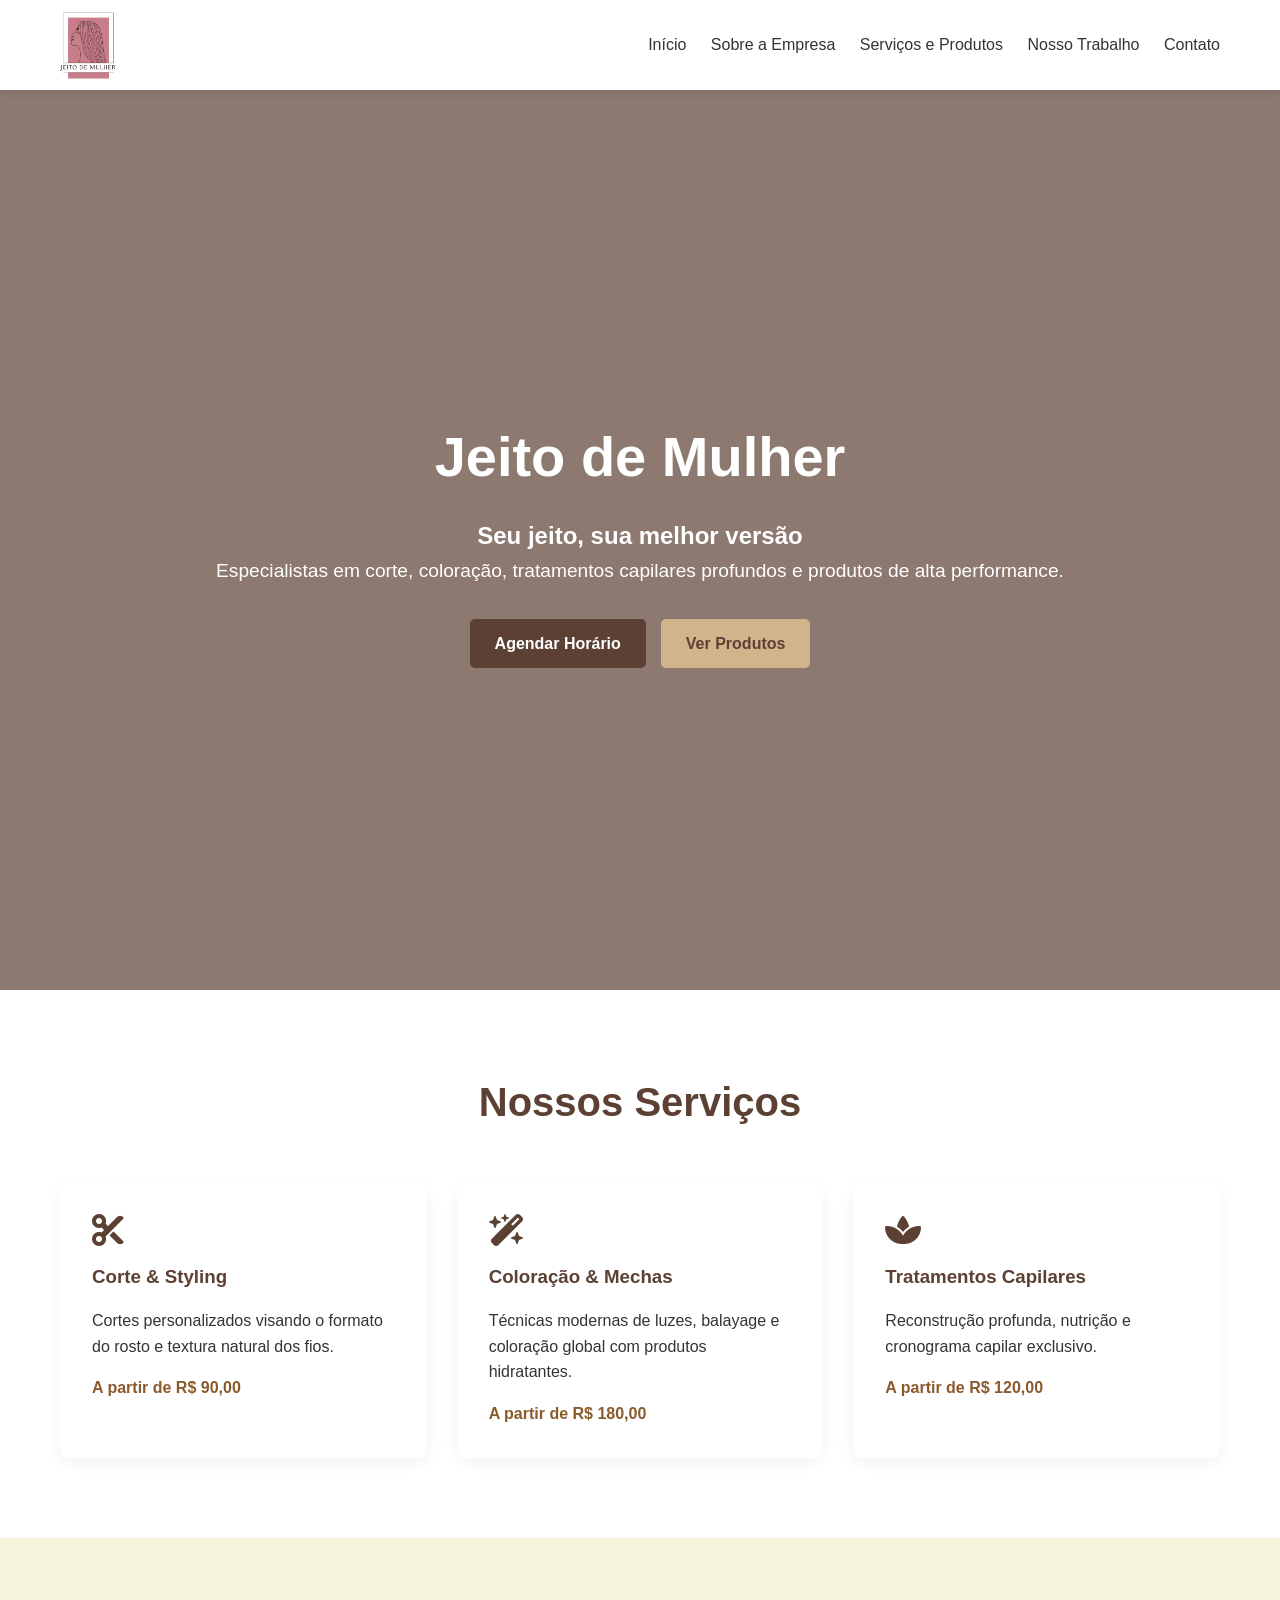
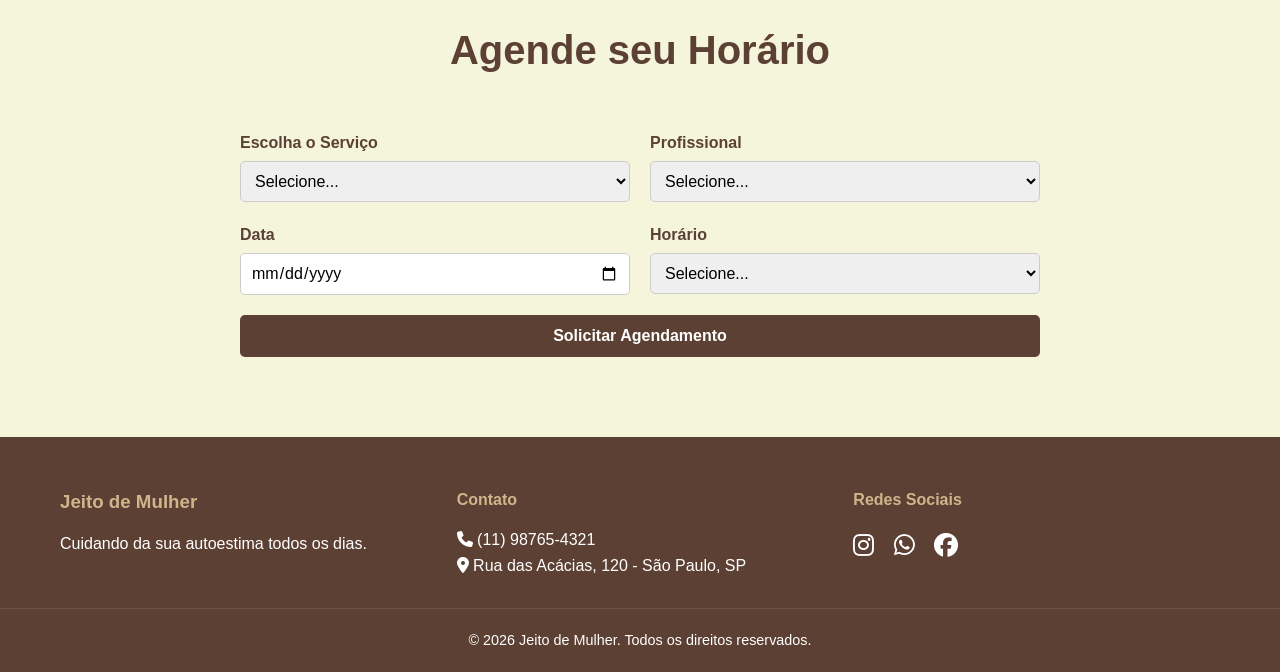
==== index.html @ a6c72023 "." ====
<!DOCTYPE html>
<html lang="pt-BR">
<head>
    <meta charset="UTF-8">
    <meta name="viewport" content="width=device-width, initial-scale=1.0">
    <title>Início - Jeito de Mulher</title>
        <link rel="icon" href="icon.png" type="image/png">

    <link rel="stylesheet" href="style.css">
    <link rel="stylesheet" href="https://cdnjs.cloudflare.com/ajax/libs/font-awesome/6.4.0/css/all.min.css">
</head>
<body>
    <!-- Cabeçalho -->
    <header class="header">
        <div class="container nav-container">
            <a href="index.html" class="logo">
                <img src="logo.png" alt="Logo Jeito de Mulher" class="logo-img">
                
            </a>
            <nav class="nav-menu">
                <a href="index.html">Início</a>
                <a href="sobre.html">Sobre a Empresa</a>
                <a href="produtos.html">Serviços e Produtos</a>
                <a href="portfolio.html">Nosso Trabalho</a>
                <a href="contato.html">Contato</a>
            </nav>
        </div>
    </header>

    <!-- Seção Hero -->
    <section id="home" class="hero">
        <div class="container hero-content">
            <h1>Jeito de Mulher</h1>
            <h2>Seu jeito, sua melhor versão</h2>

            <p>Especialistas em corte, coloração, tratamentos capilares profundos e produtos de alta performance.</p>
            <div class="hero-buttons">
                <a href="#booking" class="btn-primary">Agendar Horário</a>
                <a href="produtos.html" class="btn-secondary">Ver Produtos</a>
            </div>
        </div>
    </section>

    <!-- Serviços -->
    <section id="services" class="section">
        <div class="container">
            <h2 class="section-title">Nossos Serviços</h2>
            <div class="services-grid">
                <div class="service-card">
                    <i class="fa-solid fa-scissors fa-2x" style="color: var(--marrom); margin-bottom: 1rem;"></i>
                    <h3>Corte & Styling</h3>
                    <p>Cortes personalizados visando o formato do rosto e textura natural dos fios.</p>
                    <span class="price">A partir de R$ 90,00</span>
                </div>
                <div class="service-card">
                    <i class="fa-solid fa-wand-magic-sparkles fa-2x" style="color: var(--marrom); margin-bottom: 1rem;"></i>
                    <h3>Coloração & Mechas</h3>
                    <p>Técnicas modernas de luzes, balayage e coloração global com produtos hidratantes.</p>
                    <span class="price">A partir de R$ 180,00</span>
                </div>
                <div class="service-card">
                    <i class="fa-solid fa-spa fa-2x" style="color: var(--marrom); margin-bottom: 1rem;"></i>
                    <h3>Tratamentos Capilares</h3>
                    <p>Reconstrução profunda, nutrição e cronograma capilar exclusivo.</p>
                    <span class="price">A partir de R$ 120,00</span>
                </div>
            </div>
        </div>
    </section>

    <!-- Agendamento -->
    <section id="booking" class="section bg-light">
        <div class="container">
            <h2 class="section-title">Agende seu Horário</h2>
            <form action="contato.html" class="form-grid">
                <div class="form-group">
                    <label for="service-select">Escolha o Serviço</label>
                    <select id="service-select" required>
                        <option value="">Selecione...</option>
                        <option value="Corte">Corte & Styling - R$ 90,00</option>
                        <option value="Coloracao">Coloração & Mechas - R$ 180,00</option>
                        <option value="Tratamento">Tratamento Capilar - R$ 120,00</option>
                    </select>
                </div>
                <div class="form-group">
                    <label for="professional-select">Profissional</label>
                    <select id="professional-select" required>
                        <option value="">Selecione...</option>
                        <option value="Juliana">Juliana Lopes (Master Stylist)</option>
                        <option value="Marcos">Marcos Vinicius (Colorista)</option>
                    </select>
                </div>
                <div class="form-group">
                    <label for="booking-date">Data</label>
                    <input type="date" id="booking-date" required>
                </div>
                <div class="form-group">
                    <label for="booking-time">Horário</label>
                    <select id="booking-time" required>
                        <option value="">Selecione...</option>
                        <option value="09:00">09:00</option>
                        <option value="11:30">11:30</option>
                        <option value="14:30">14:30</option>
                        <option value="16:30">16:30</option>
                    </select>
                </div>
                <div class="form-full">
                    <button type="submit" class="btn-primary full-width">Solicitar Agendamento</button>
                </div>
            </form>
        </div>
    </section>

    <!-- Rodapé -->
    <footer class="footer">
        <div class="container footer-content">
            <div>
                <h3>Jeito de Mulher</h3>
                <p>Cuidando da sua autoestima todos os dias.</p>
            </div>
            <div>
                <h4>Contato</h4>
                <p><i class="fa-solid fa-phone"></i> (11) 98765-4321</p>
                <p><i class="fa-solid fa-location-dot"></i> Rua das Acácias, 120 - São Paulo, SP</p>
            </div>
            <div>
                <h4>Redes Sociais</h4>
                <div class="social-icons">
                    <a href="#"><i class="fa-brands fa-instagram"></i></a>
                    <a href="#"><i class="fa-brands fa-whatsapp"></i></a>
                    <a href="#"><i class="fa-brands fa-facebook"></i></a>
                </div>
            </div>
        </div>
        <div class="footer-bottom">
            <p>&copy; 2026 Jeito de Mulher. Todos os direitos reservados.</p>
        </div>
    </footer>
</body>
</html>
---- style.css ----
/* Variáveis de Cores */
:root {
    --marrom: #5c4033;
    --marrom-claro: #8b5a2b;
    --nude: #d2b48c;
    --nude-claro: #f5f5dc;
    --texto: #333333;
    --branco: #ffffff;
}

/* Reset Básico */
* {
    margin: 0;
    padding: 0;
    box-sizing: border-box;
    font-family: 'belleza', Tahoma, Geneva, Verdana, sans-serif;
}

body {
    color: var(--texto);
    background-color: var(--branco);
    line-height: 1.6;
}

.container {
    max-width: 1200px;
    margin: 0 auto;
    padding: 0 20px;
}

.header {
    background-color: var(--branco);
    box-shadow: 0 2px 10px rgba(0,0,0,0.1);
    position: fixed;
    top: 0;
    width: 100%;
    z-index: 1000;
    height: 90px; /* Aumentado de 70px para 90px */
    display: flex;
    align-items: center;
}
.nav-container {
    display: flex;
    justify-content: space-between;
    align-items: center;
    width: 100%;
}

.logo {
    display: flex;
    align-items: center;
    gap: 20px;
    font-size: 1.5rem;
    font-weight: bold;
    color: var(--marrom);
    text-decoration: none;
}

.logo-img {
    height: 75px; /* Aumentado de 50px para 75px */
    width: auto;
    object-fit: contain;
}

.nav-menu a {
    text-decoration: none;
    color: var(--texto);
    margin-left: 20px;
    font-weight: 500;
    transition: color 0.3s;
}

.nav-menu a:hover {
    color: var(--marrom-claro);
}

.hero {
    background: linear-gradient(rgba(92, 64, 51, 0.7), rgba(92, 64, 51, 0.7)), url('https://images.unsplash.com/photo-1560066984-138dadb4c035?w=1200') center/cover;
    height: 100vh;
    display: flex;
    align-items: center;
    text-align: center;
    color: var(--branco);
    margin-top: 90px; /* Aumentado de 70px para 90px para acompanhar o novo tamanho do cabeçalho */
}

.hero h1 {
    font-size: 3.5rem;
    margin-bottom: 1rem;
}

.hero p {
    font-size: 1.2rem;
    margin-bottom: 2rem;
}

.hero-buttons {
    display: flex;
    gap: 15px;
    justify-content: center;
}

/* Botões */
.btn-primary, .btn-secondary {
    padding: 12px 25px;
    border: none;
    border-radius: 5px;
    cursor: pointer;
    font-size: 1rem;
    font-weight: bold;
    text-decoration: none;
    transition: background 0.3s;
    display: inline-block;
    text-align: center;
}

.btn-primary {
    background-color: var(--marrom);
    color: var(--branco);
}

.btn-primary:hover {
    background-color: var(--marrom-claro);
}

.btn-secondary {
    background-color: var(--nude);
    color: var(--marrom);
}

.btn-secondary:hover {
    background-color: #c1a37a;
}

.full-width {
    width: 100%;
}

/* Seções Gerais */
.section {
    padding: 80px 0;
}

.bg-light {
    background-color: var(--nude-claro);
}

.section-title {
    text-align: center;
    font-size: 2.5rem;
    color: var(--marrom);
    margin-bottom: 3rem;
}

/* Grid de Cards (Serviços e Produtos) */
.services-grid {
    display: grid;
    grid-template-columns: repeat(auto-fit, minmax(300px, 1fr));
    gap: 30px;
}

.service-card {
    background: var(--branco);
    padding: 2rem;
    border-radius: 10px;
    box-shadow: 0 5px 15px rgba(0,0,0,0.05);
    transition: transform 0.3s;
}

.service-card:hover {
    transform: translateY(-5px);
}

.service-card h3 {
    color: var(--marrom);
    margin-bottom: 1rem;
}

.price {
    display: block;
    font-weight: bold;
    color: var(--marrom-claro);
    margin-top: 1rem;
}

/* Formulários */
.form-grid {
    display: grid;
    grid-template-columns: 1fr 1fr;
    gap: 20px;
    max-width: 800px;
    margin: 0 auto;
}

.form-group {
    display: flex;
    flex-direction: column;
}

.form-full {
    grid-column: 1 / -1;
}

.form-group label {
    margin-bottom: 5px;
    font-weight: bold;
    color: var(--marrom);
}

.form-group input, .form-group select {
    padding: 10px;
    border: 1px solid #ccc;
    border-radius: 5px;
    font-size: 1rem;
}

/* Rodapé */
.footer {
    background-color: var(--marrom);
    color: var(--branco);
    padding: 50px 0 20px;
}

.footer-content {
    display: grid;
    grid-template-columns: repeat(auto-fit, minmax(250px, 1fr));
    gap: 30px;
    margin-bottom: 30px;
}

.footer h3, .footer h4 {
    margin-bottom: 15px;
    color: var(--nude);
}

.social-icons a {
    color: var(--branco);
    font-size: 1.5rem;
    margin-right: 15px;
    transition: color 0.3s;
}

.social-icons a:hover {
    color: var(--nude);
}

.footer-bottom {
    text-align: center;
    padding-top: 20px;
    border-top: 1px solid rgba(255,255,255,0.1);
    font-size: 0.9rem;
}
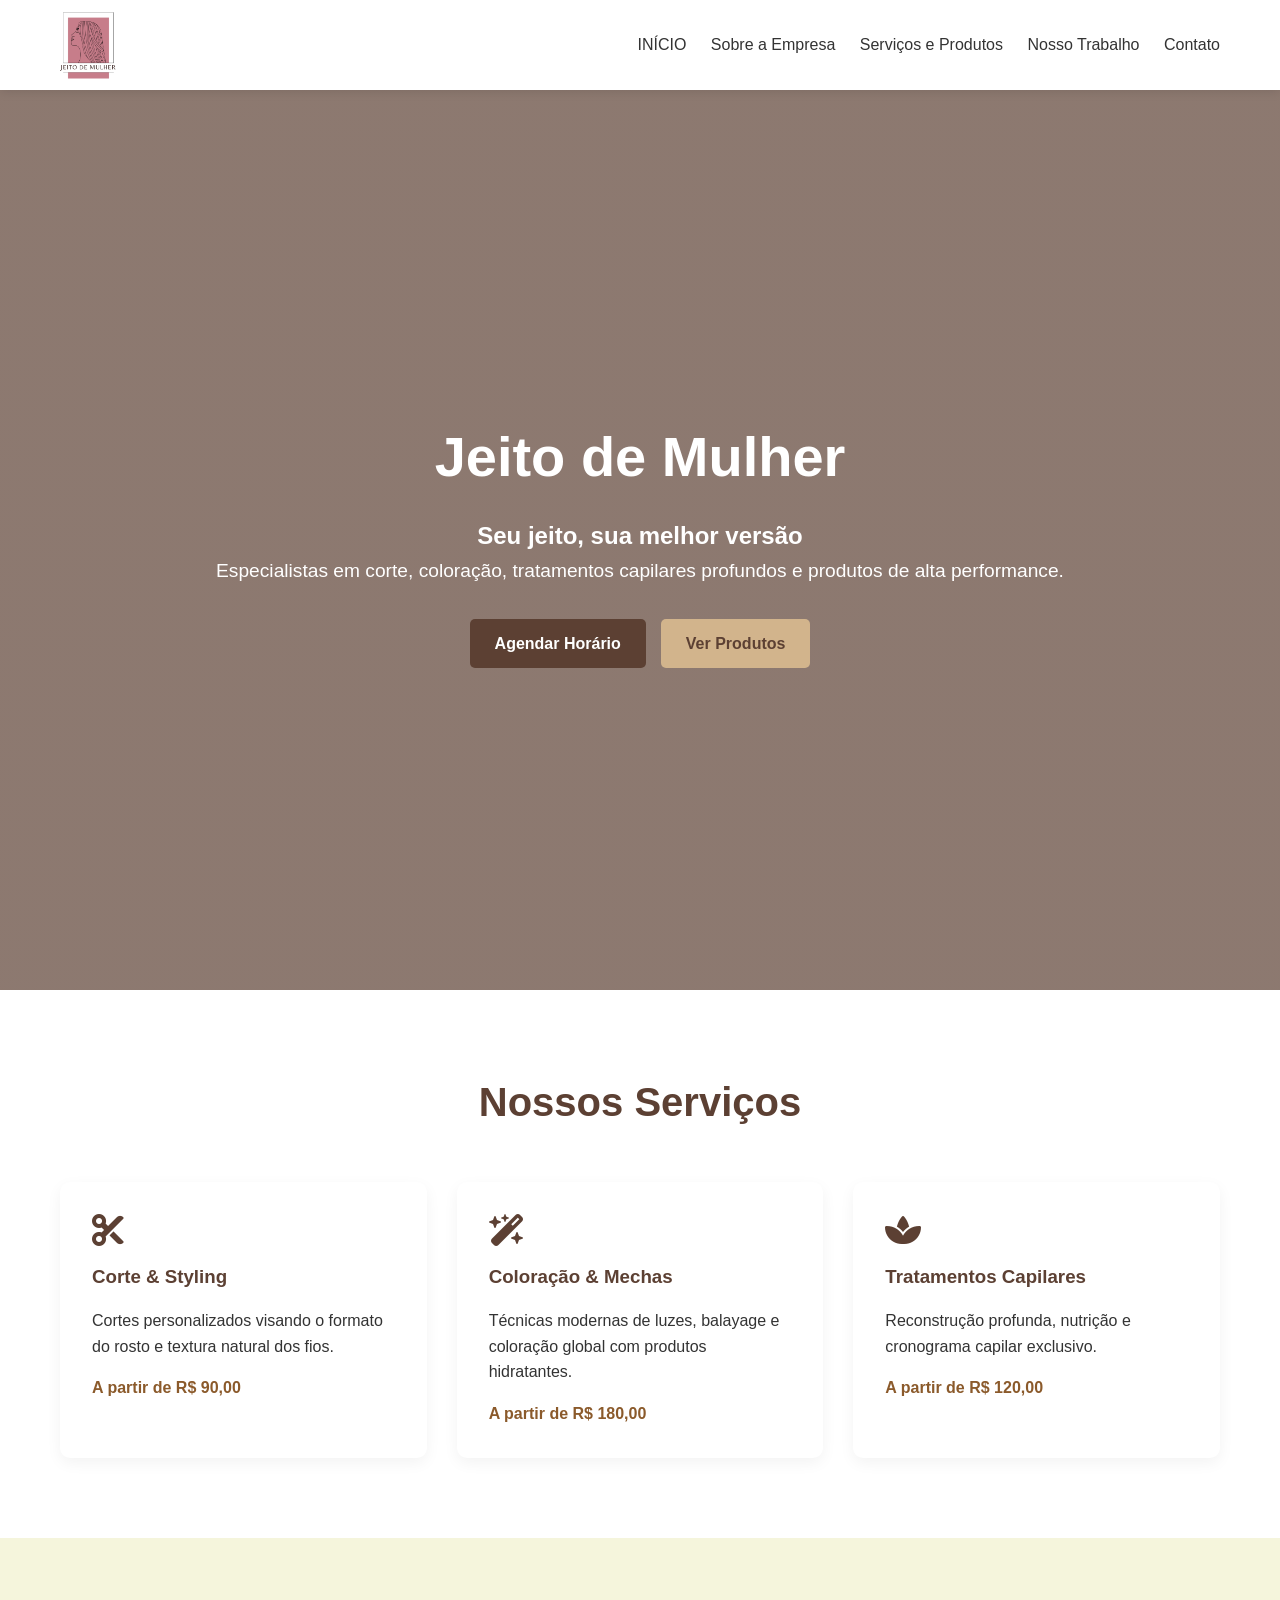
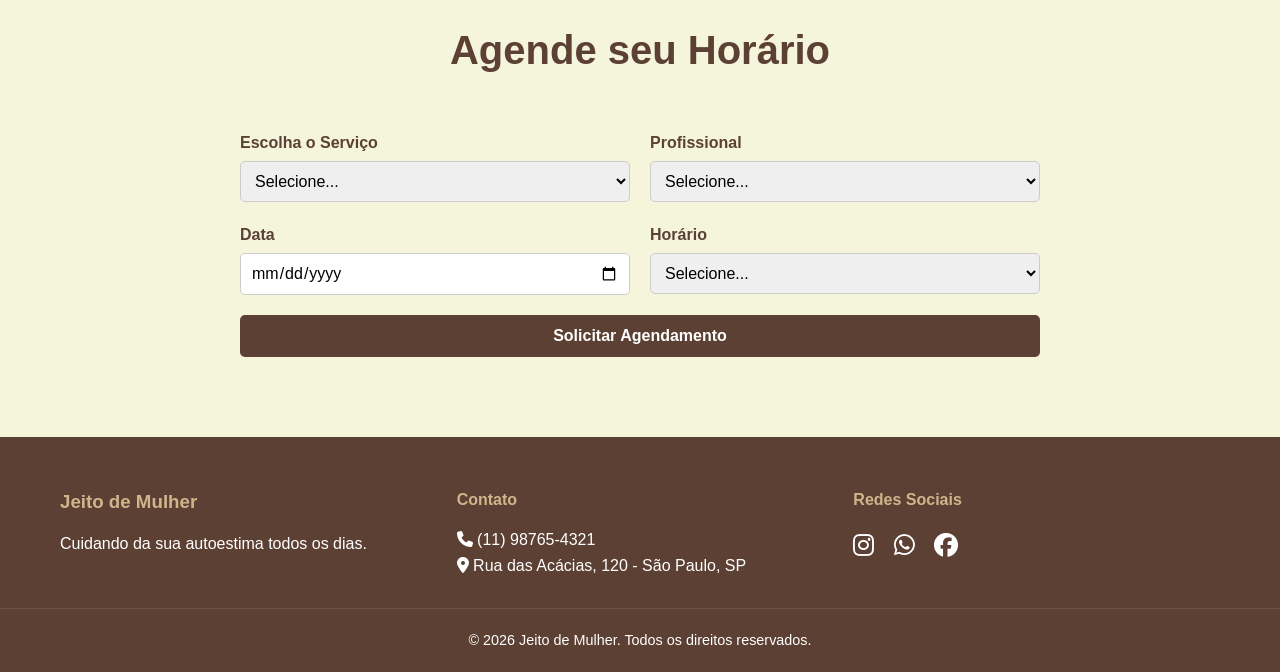
==== commit c901150e: "caps lock inicio" ====
--- a/index.html
+++ b/index.html
@@ -18,7 +18,7 @@
                 
             </a>
             <nav class="nav-menu">
-                <a href="index.html">Início</a>
+                <a href="index.html">INÍCIO</a>
                 <a href="sobre.html">Sobre a Empresa</a>
                 <a href="produtos.html">Serviços e Produtos</a>
                 <a href="portfolio.html">Nosso Trabalho</a>
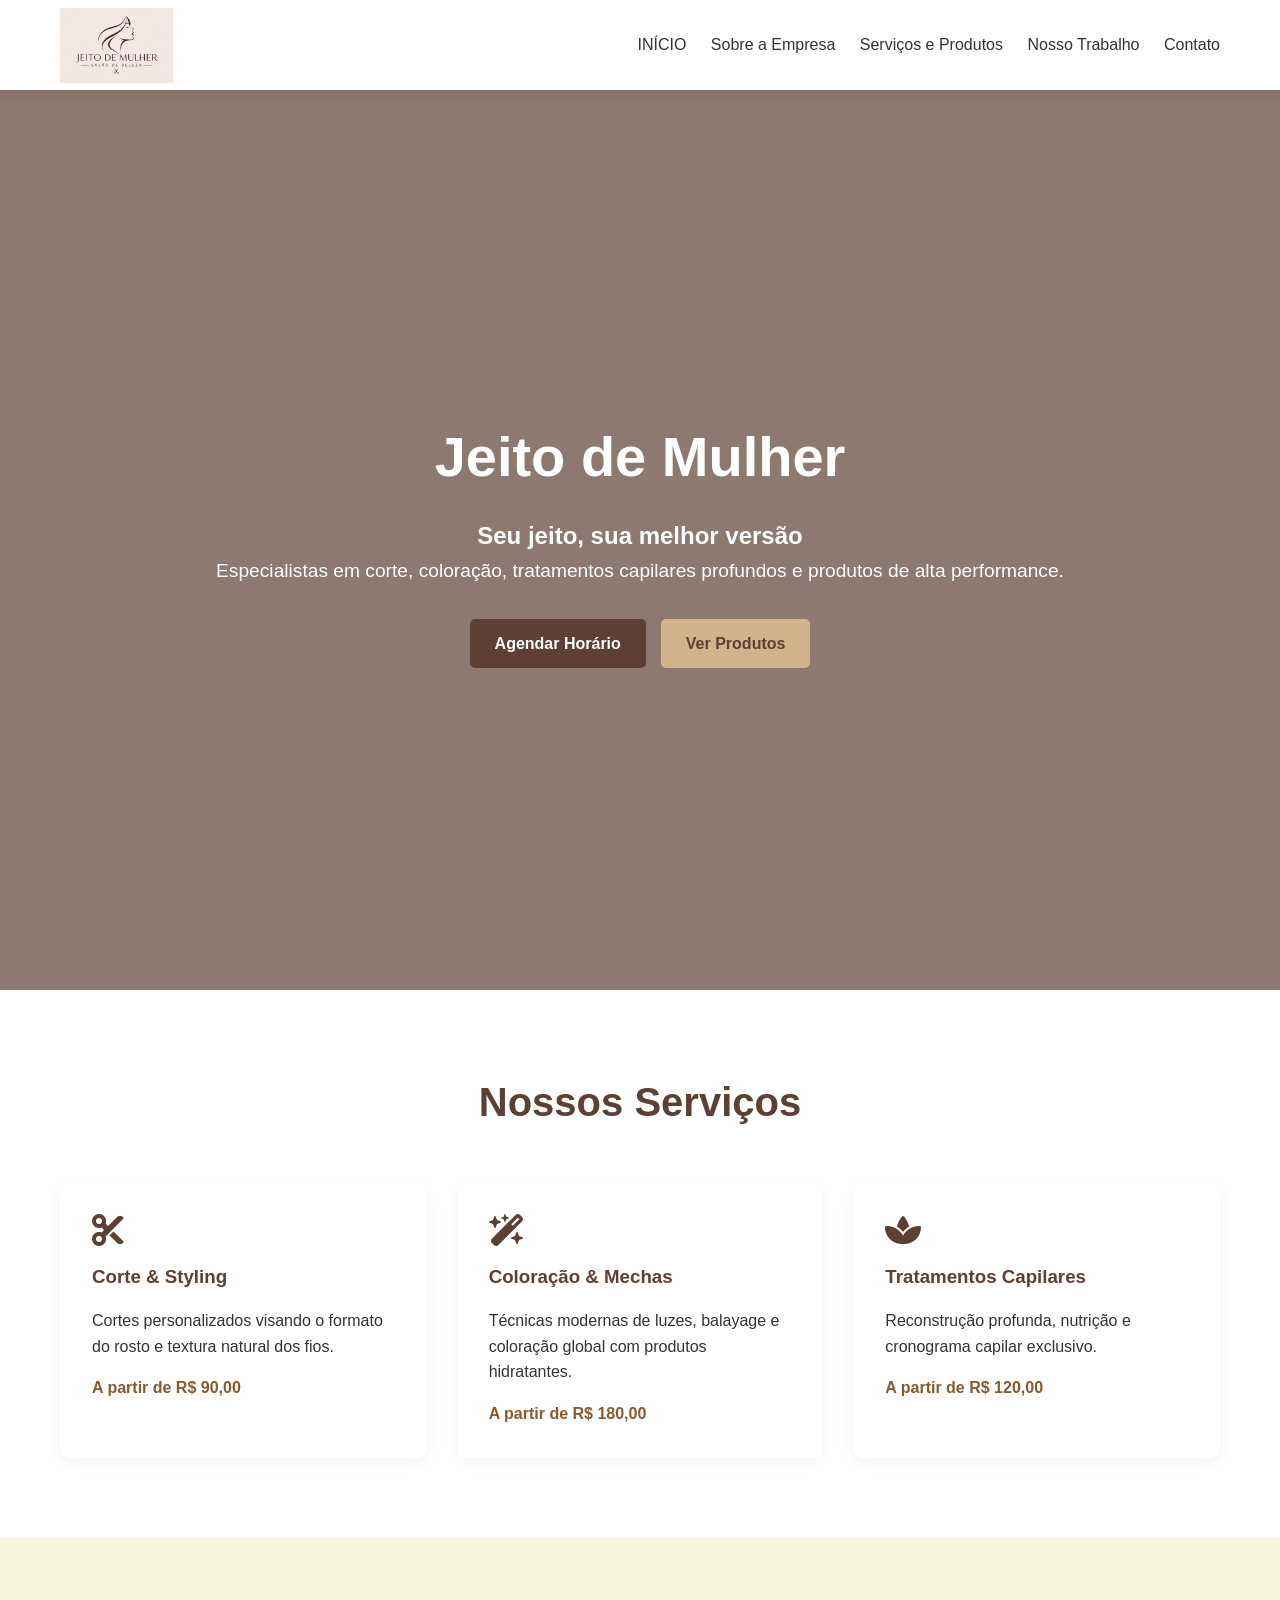
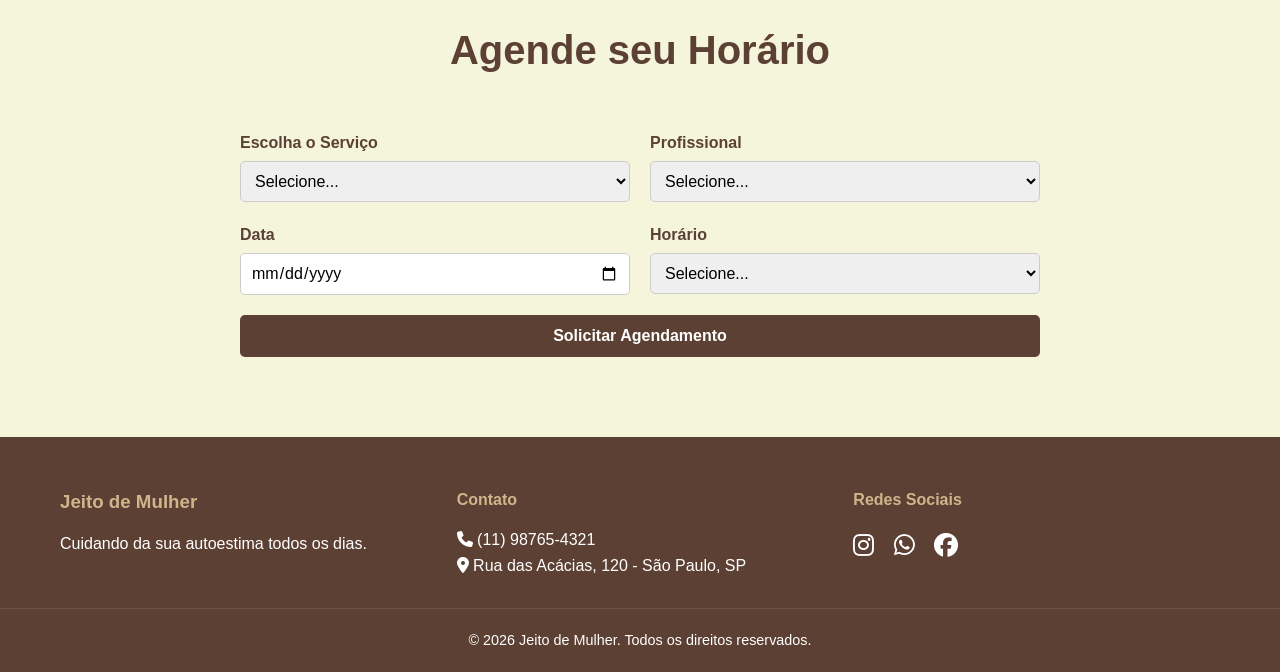
==== commit fe66be93: "inserindo nova logo" ====
--- a/index.html
+++ b/index.html
@@ -14,7 +14,7 @@
     <header class="header">
         <div class="container nav-container">
             <a href="index.html" class="logo">
-                <img src="logo.png" alt="Logo Jeito de Mulher" class="logo-img">
+                <img src="logo.jpg" alt="Logo Jeito de Mulher" class="logo-img">
                 
             </a>
             <nav class="nav-menu">
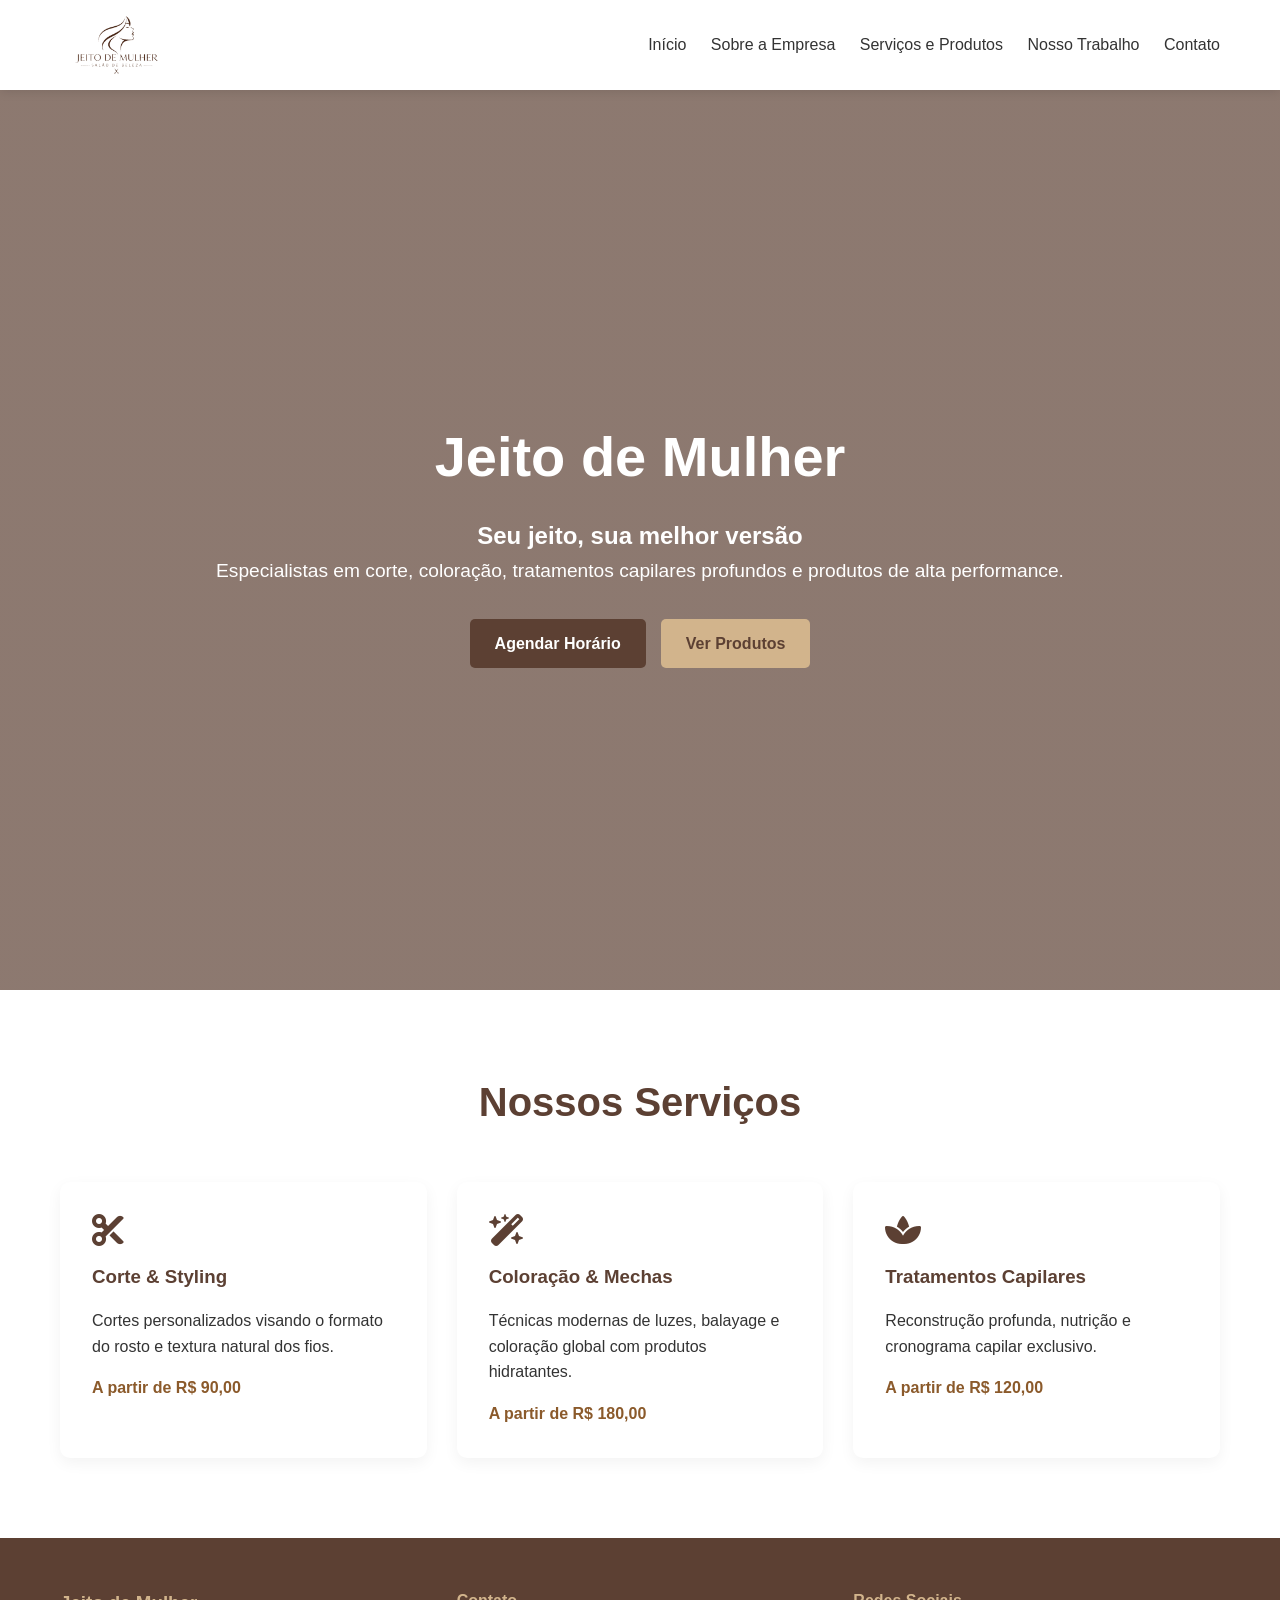
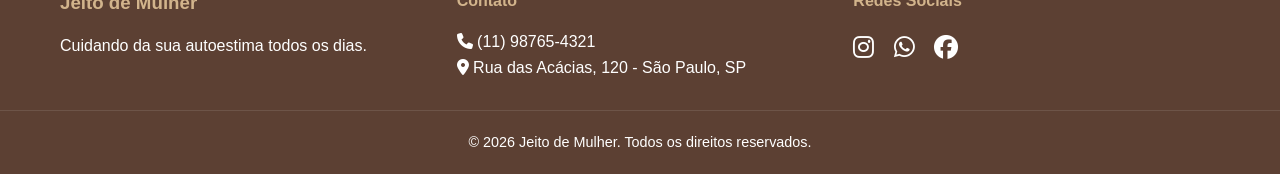
==== commit aa6f6d4a: "design 1" ====
--- a/index.html
+++ b/index.html
@@ -18,7 +18,7 @@
                 
             </a>
             <nav class="nav-menu">
-                <a href="index.html">INÍCIO</a>
+                <a href="index.html">Início</a>
                 <a href="sobre.html">Sobre a Empresa</a>
                 <a href="produtos.html">Serviços e Produtos</a>
                 <a href="portfolio.html">Nosso Trabalho</a>
@@ -68,48 +68,8 @@
         </div>
     </section>
 
-    <!-- Agendamento -->
-    <section id="booking" class="section bg-light">
-        <div class="container">
-            <h2 class="section-title">Agende seu Horário</h2>
-            <form action="contato.html" class="form-grid">
-                <div class="form-group">
-                    <label for="service-select">Escolha o Serviço</label>
-                    <select id="service-select" required>
-                        <option value="">Selecione...</option>
-                        <option value="Corte">Corte & Styling - R$ 90,00</option>
-                        <option value="Coloracao">Coloração & Mechas - R$ 180,00</option>
-                        <option value="Tratamento">Tratamento Capilar - R$ 120,00</option>
-                    </select>
-                </div>
-                <div class="form-group">
-                    <label for="professional-select">Profissional</label>
-                    <select id="professional-select" required>
-                        <option value="">Selecione...</option>
-                        <option value="Juliana">Juliana Lopes (Master Stylist)</option>
-                        <option value="Marcos">Marcos Vinicius (Colorista)</option>
-                    </select>
-                </div>
-                <div class="form-group">
-                    <label for="booking-date">Data</label>
-                    <input type="date" id="booking-date" required>
-                </div>
-                <div class="form-group">
-                    <label for="booking-time">Horário</label>
-                    <select id="booking-time" required>
-                        <option value="">Selecione...</option>
-                        <option value="09:00">09:00</option>
-                        <option value="11:30">11:30</option>
-                        <option value="14:30">14:30</option>
-                        <option value="16:30">16:30</option>
-                    </select>
-                </div>
-                <div class="form-full">
-                    <button type="submit" class="btn-primary full-width">Solicitar Agendamento</button>
-                </div>
-            </form>
-        </div>
-    </section>
+    <!-- Agendamento exclui -->
+    
 
     <!-- Rodapé -->
     <footer class="footer">
--- a/style.css
+++ b/style.css
@@ -13,8 +13,10 @@
     margin: 0;
     padding: 0;
     box-sizing: border-box;
-    font-family: 'belleza', Tahoma, Geneva, Verdana, sans-serif;
-}
+    font-family: 'Belleza', Tahoma, Geneva, Verdana, sans-serif;
+}
+
+html { scroll-behavior: smooth; }
 
 body {
     color: var(--texto);
@@ -35,7 +37,7 @@
     top: 0;
     width: 100%;
     z-index: 1000;
-    height: 90px; /* Aumentado de 70px para 90px */
+    height: 90px;
     display: flex;
     align-items: center;
 }
@@ -57,7 +59,7 @@
 }
 
 .logo-img {
-    height: 75px; /* Aumentado de 50px para 75px */
+    height: 75px;
     width: auto;
     object-fit: contain;
 }
@@ -81,7 +83,7 @@
     align-items: center;
     text-align: center;
     color: var(--branco);
-    margin-top: 90px; /* Aumentado de 70px para 90px para acompanhar o novo tamanho do cabeçalho */
+    margin-top: 90px;
 }
 
 .hero h1 {
@@ -249,4 +251,361 @@
     padding-top: 20px;
     border-top: 1px solid rgba(255,255,255,0.1);
     font-size: 0.9rem;
+}
+
+/* =========================================================
+   NOVO — Banner de página (Sobre / Produtos)
+   ========================================================= */
+.page-banner {
+    margin-top: 90px;
+    padding: 70px 0 60px;
+    text-align: center;
+    color: var(--branco);
+    background: linear-gradient(135deg, var(--marrom) 0%, var(--marrom-claro) 100%);
+}
+.page-banner h1 { font-size: 2.8rem; margin-bottom: .5rem; }
+.page-banner p  { max-width: 620px; margin: 0 auto; opacity: .9; }
+
+.anchor-links {
+    display: flex;
+    justify-content: center;
+    gap: 12px;
+    margin-top: 28px;
+    flex-wrap: wrap;
+}
+.anchor-links a {
+    color: var(--branco);
+    text-decoration: none;
+    padding: 8px 20px;
+    border: 1px solid rgba(255,255,255,.55);
+    border-radius: 50px;
+    transition: background .3s, color .3s;
+}
+.anchor-links a:hover { background: var(--branco); color: var(--marrom); }
+
+/* =========================================================
+   NOVO — Sobre: animação dos tópicos (Missão, Visão, Valores)
+   ========================================================= */
+.about-intro {
+    text-align: center;
+    max-width: 800px;
+    margin: 0 auto 3.5rem;
+}
+
+.topic-card {
+    position: relative;
+    text-align: center;
+    background: var(--branco);
+    padding: 2.5rem 2rem;
+    border-radius: 14px;
+    box-shadow: 0 5px 20px rgba(92,64,51,.08);
+    overflow: hidden;
+    transition: transform .4s ease, box-shadow .4s ease;
+}
+.topic-card::after {            /* linha que cresce no hover */
+    content: "";
+    position: absolute;
+    left: 0; bottom: 0;
+    height: 4px; width: 0;
+    background: linear-gradient(90deg, var(--nude), var(--marrom-claro));
+    transition: width .5s ease;
+}
+.topic-card:hover { transform: translateY(-10px); box-shadow: 0 18px 35px rgba(92,64,51,.18); }
+.topic-card:hover::after { width: 100%; }
+
+.topic-icon {
+    width: 84px; height: 84px;
+    margin: 0 auto 1.4rem;
+    display: grid; place-items: center;
+    border-radius: 50%;
+    background: var(--nude-claro);
+    color: var(--marrom);
+    font-size: 2rem;
+    transition: background .4s, color .4s, transform .6s;
+}
+.topic-card:hover .topic-icon {
+    background: var(--marrom);
+    color: var(--branco);
+    transform: rotate(360deg) scale(1.08);
+}
+.topic-card h3 { color: var(--marrom); margin-bottom: .8rem; font-size: 1.5rem; }
+
+/* Entrada ao rolar a página (com atraso escalonado) */
+.reveal {
+    opacity: 0;
+    transform: translateY(40px);
+    transition: opacity .8s ease, transform .8s ease;
+    transition-delay: var(--delay, 0s);
+}
+.reveal.visible { opacity: 1; transform: none; }
+/* o hover precisa vencer a transição de entrada depois que o card aparece */
+.topic-card.reveal.visible { transition: transform .4s ease, box-shadow .4s ease, opacity .8s ease; transition-delay: 0s; }
+
+/* =========================================================
+   NOVO — Produtos: filtros e cards de serviço
+   ========================================================= */
+.filter-bar {
+    display: flex;
+    justify-content: center;
+    flex-wrap: wrap;
+    gap: 10px;
+    margin-bottom: 2.5rem;
+}
+.filter-btn {
+    padding: 10px 24px;
+    border: 1px solid var(--nude);
+    border-radius: 50px;
+    background: var(--branco);
+    color: var(--marrom);
+    font-size: 1rem;
+    cursor: pointer;
+    transition: all .3s;
+}
+.filter-btn:hover { background: var(--nude-claro); }
+.filter-btn.active { background: var(--marrom); border-color: var(--marrom); color: var(--branco); }
+.filter-btn:focus-visible, .btn-primary:focus-visible, .btn-secondary:focus-visible {
+    outline: 3px solid var(--nude);
+    outline-offset: 2px;
+}
+
+.treat-grid {
+    display: grid;
+    grid-template-columns: repeat(auto-fill, minmax(260px, 1fr));
+    gap: 24px;
+}
+.treat-card {
+    display: flex;
+    flex-direction: column;
+    background: var(--branco);
+    border-radius: 14px;
+    padding: 1.6rem;
+    border-top: 4px solid var(--nude);
+    box-shadow: 0 4px 16px rgba(0,0,0,.06);
+    transition: transform .3s, box-shadow .3s;
+    animation: cardIn .45s ease both;
+}
+.treat-card:hover { transform: translateY(-6px); box-shadow: 0 14px 28px rgba(92,64,51,.15); }
+.treat-card[data-cat="cortes"]   { border-top-color: var(--nude); }
+.treat-card[data-cat="luzes"]    { border-top-color: #e0c27a; }
+.treat-card[data-cat="coloracao"]{ border-top-color: var(--marrom-claro); }
+.treat-card.is-hidden { display: none; }
+
+@keyframes cardIn { from { opacity: 0; transform: translateY(16px); } to { opacity: 1; transform: none; } }
+
+.treat-top { display: flex; align-items: center; justify-content: space-between; margin-bottom: 1rem; }
+.treat-icon {
+    width: 48px; height: 48px;
+    display: grid; place-items: center;
+    border-radius: 12px;
+    background: var(--nude-claro);
+    color: var(--marrom);
+    font-size: 1.25rem;
+}
+.treat-tag {
+    font-size: .8rem;
+    padding: 3px 12px;
+    border-radius: 50px;
+    background: var(--nude-claro);
+    color: var(--marrom-claro);
+}
+.treat-card h3 { color: var(--marrom); margin-bottom: .5rem; font-size: 1.25rem; }
+.treat-card p  { font-size: .95rem; color: #666; flex-grow: 1; }
+.treat-meta {
+    display: flex; justify-content: space-between; align-items: center;
+    margin: 1.2rem 0 1rem; padding-top: 1rem;
+    border-top: 1px dashed var(--nude);
+    color: #777; font-size: .9rem;
+}
+.treat-meta .price { margin: 0; font-size: 1.15rem; }
+
+/* Subtítulo de seção */
+.section-sub { text-align: center; color: #666; margin: -2rem auto 2.5rem; max-width: 600px; }
+
+/* Cards de produtos */
+.product-card {
+    background: var(--branco);
+    border-radius: 14px;
+    overflow: hidden;
+    box-shadow: 0 4px 16px rgba(0,0,0,.06);
+    display: flex; flex-direction: column;
+    transition: transform .3s, box-shadow .3s;
+}
+.product-card:hover { transform: translateY(-6px); box-shadow: 0 14px 28px rgba(92,64,51,.15); }
+.product-img { height: 210px; overflow: hidden; }
+.product-img img { width: 100%; height: 100%; object-fit: cover; transition: transform .5s; }
+.product-card:hover .product-img img { transform: scale(1.07); }
+.product-body { padding: 1.4rem; display: flex; flex-direction: column; flex-grow: 1; text-align: center; }
+.product-body h3 { color: var(--marrom); font-size: 1.1rem; margin-bottom: .5rem; }
+.product-body p  { font-size: .9rem; color: #666; flex-grow: 1; }
+.product-body .price { font-size: 1.2rem; margin: 1rem 0; }
+
+/* Acessibilidade: respeita quem prefere menos movimento */
+@media (prefers-reduced-motion: reduce) {
+    .reveal { opacity: 1; transform: none; transition: none; }
+    .treat-card { animation: none; }
+    .topic-card:hover .topic-icon { transform: none; }
+    html { scroll-behavior: auto; }
+}
+
+/* Responsivo */
+@media (max-width: 768px) {
+    .header { height: auto; padding: 8px 0; }
+    .nav-container { flex-direction: column; gap: 6px; }
+    .nav-menu { display: flex; flex-wrap: wrap; justify-content: center; }
+    .nav-menu a { margin: 0 8px; font-size: .9rem; }
+    .page-banner { margin-top: 140px; }
+    .form-grid { grid-template-columns: 1fr; }
+}
+
+/* =========================================================
+   NOVO — Contato
+   ========================================================= */
+.contact-banner { overflow: hidden; position: relative; }
+.contact-banner::before, .contact-banner::after {
+    content: ""; position: absolute; border-radius: 50%;
+    background: rgba(255,255,255,.08);
+    animation: floaty 9s ease-in-out infinite;
+}
+.contact-banner::before { width: 260px; height: 260px; left: -60px; top: -80px; }
+.contact-banner::after  { width: 180px; height: 180px; right: 8%; bottom: -70px; animation-delay: -4s; }
+.contact-banner .container { position: relative; z-index: 1; }
+@keyframes floaty { 0%,100% { transform: translateY(0); } 50% { transform: translateY(22px); } }
+
+/* Galeria de serviços */
+.service-tiles {
+    display: grid;
+    grid-template-columns: repeat(auto-fit, minmax(240px, 1fr));
+    gap: 22px;
+}
+.tile {
+    position: relative;
+    height: 320px;
+    border-radius: 16px;
+    overflow: hidden;
+    cursor: pointer;
+    background: linear-gradient(135deg, var(--marrom), var(--marrom-claro));
+    border: none; padding: 0; text-align: left; color: var(--branco);
+}
+.tile img {
+    position: absolute; inset: 0;
+    width: 100%; height: 100%; object-fit: cover;
+    transition: transform .7s ease;
+}
+.tile::after {
+    content: ""; position: absolute; inset: 0;
+    background: linear-gradient(to top, rgba(60,40,30,.9) 0%, rgba(60,40,30,.15) 60%);
+    transition: background .4s;
+}
+.tile:hover img { transform: scale(1.12); }
+.tile-info {
+    position: absolute; left: 0; right: 0; bottom: 0; z-index: 1;
+    padding: 1.4rem;
+    transform: translateY(34px);
+    transition: transform .4s ease;
+}
+.tile:hover .tile-info, .tile:focus-visible .tile-info { transform: none; }
+.tile-info i { font-size: 1.4rem; color: var(--nude); margin-bottom: .4rem; display: block; }
+.tile-info h3 { font-size: 1.3rem; margin-bottom: .2rem; }
+.tile-info p  { font-size: .9rem; opacity: 0; transition: opacity .4s .1s; }
+.tile:hover .tile-info p, .tile:focus-visible .tile-info p { opacity: .95; }
+.tile:focus-visible { outline: 3px solid var(--nude); outline-offset: 3px; }
+
+/* Contato: info + formulário */
+.contact-layout {
+    display: grid;
+    grid-template-columns: 1fr 1.3fr;
+    gap: 40px;
+    align-items: start;
+}
+.info-list { display: grid; gap: 16px; }
+.info-item {
+    display: flex; align-items: center; gap: 16px;
+    background: var(--branco);
+    padding: 1.1rem 1.3rem;
+    border-radius: 14px;
+    text-decoration: none; color: var(--texto);
+    box-shadow: 0 4px 14px rgba(0,0,0,.05);
+    transition: transform .3s, box-shadow .3s;
+}
+.info-item:hover { transform: translateX(8px); box-shadow: 0 10px 24px rgba(92,64,51,.15); }
+.info-icon {
+    width: 50px; height: 50px; flex-shrink: 0;
+    display: grid; place-items: center;
+    border-radius: 50%;
+    background: var(--nude-claro); color: var(--marrom);
+    font-size: 1.2rem;
+    transition: background .3s, color .3s;
+}
+.info-item:hover .info-icon { background: var(--marrom); color: var(--branco); }
+.info-item small { display: block; color: #888; }
+.info-item strong { color: var(--marrom); }
+
+.btn-whats {
+    display: flex; align-items: center; justify-content: center; gap: 10px;
+    margin-top: 18px; padding: 14px;
+    background: #25d366; color: var(--branco);
+    border-radius: 50px; text-decoration: none; font-weight: bold;
+    animation: pulse 2.2s infinite;
+}
+.btn-whats:hover { background: #1ebd5a; }
+@keyframes pulse {
+    0%   { box-shadow: 0 0 0 0 rgba(37,211,102,.5); }
+    70%  { box-shadow: 0 0 0 16px rgba(37,211,102,0); }
+    100% { box-shadow: 0 0 0 0 rgba(37,211,102,0); }
+}
+
+.contact-form {
+    position: relative;
+    background: var(--branco);
+    padding: 2.2rem;
+    border-radius: 18px;
+    box-shadow: 0 12px 34px rgba(92,64,51,.12);
+}
+.contact-form h3 { color: var(--marrom); margin-bottom: 1.4rem; font-size: 1.5rem; }
+.field { position: relative; margin-bottom: 1.3rem; }
+.field input, .field select, .field textarea {
+    width: 100%;
+    padding: 1.3rem 1rem .5rem;
+    border: 1px solid #ddd; border-radius: 10px;
+    background: var(--branco);
+    font-size: 1rem; color: var(--texto);
+    transition: border-color .3s, box-shadow .3s;
+}
+.field textarea { resize: vertical; min-height: 120px; }
+.field label {
+    position: absolute; left: 1rem; top: 1rem;
+    color: #999; pointer-events: none;
+    transition: all .25s ease;
+}
+.field input:focus, .field select:focus, .field textarea:focus {
+    outline: none; border-color: var(--marrom-claro);
+    box-shadow: 0 0 0 4px rgba(139,90,43,.15);
+}
+.field input:focus + label, .field input:not(:placeholder-shown) + label,
+.field textarea:focus + label, .field textarea:not(:placeholder-shown) + label,
+.field select + label {
+    top: .35rem; font-size: .72rem; color: var(--marrom-claro);
+}
+.field select { padding-top: 1.4rem; }
+
+.form-success {
+    position: absolute; inset: 0;
+    display: flex; flex-direction: column; align-items: center; justify-content: center;
+    gap: 12px; text-align: center; padding: 2rem;
+    background: var(--branco); border-radius: 18px;
+    opacity: 0; visibility: hidden; transform: scale(.95);
+    transition: all .5s ease;
+}
+.form-success.show { opacity: 1; visibility: visible; transform: none; }
+.form-success .check {
+    width: 80px; height: 80px; display: grid; place-items: center;
+    border-radius: 50%; background: var(--marrom); color: var(--branco); font-size: 2rem;
+}
+.form-success.show .check { animation: pop .6s ease; }
+@keyframes pop { 0% { transform: scale(0); } 70% { transform: scale(1.2); } 100% { transform: scale(1); } }
+.form-success h3 { margin: 0; }
+
+@media (max-width: 900px) { .contact-layout { grid-template-columns: 1fr; } }
+@media (prefers-reduced-motion: reduce) {
+    .contact-banner::before, .contact-banner::after, .btn-whats { animation: none; }
 }
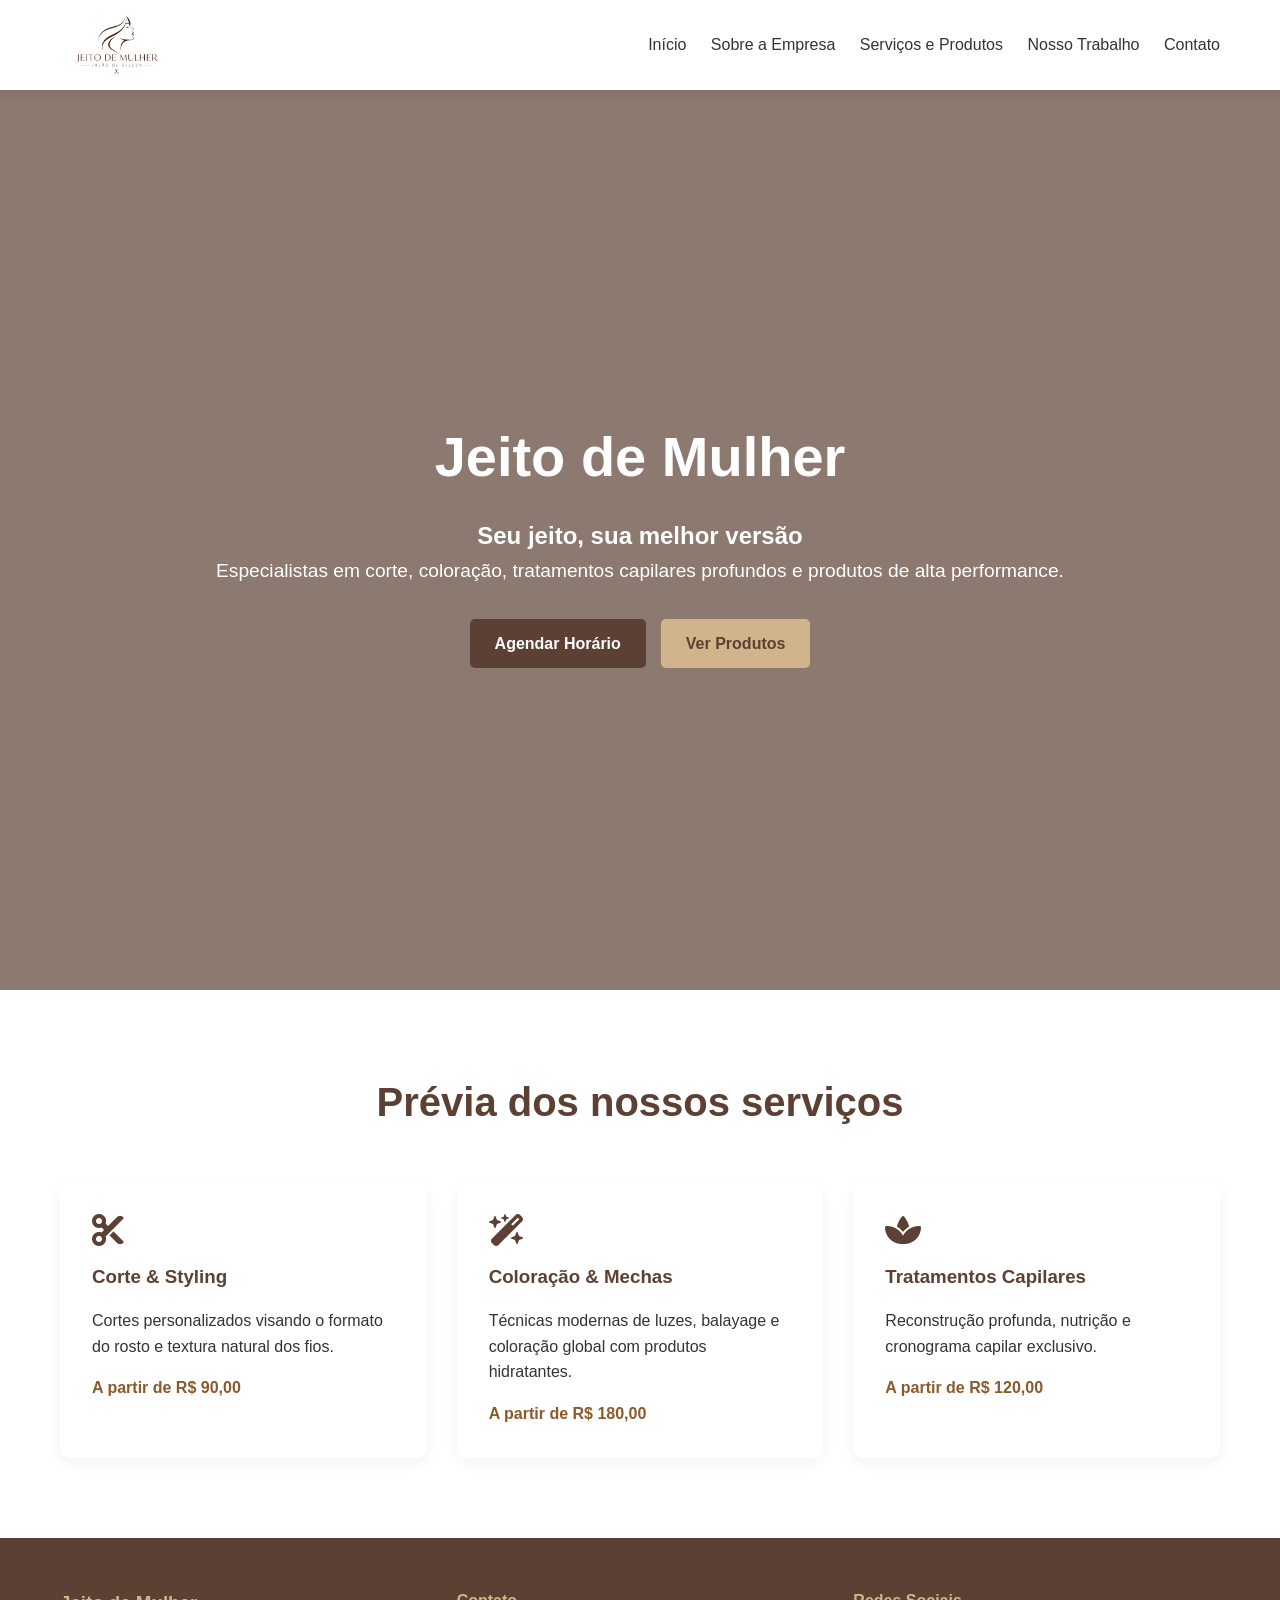
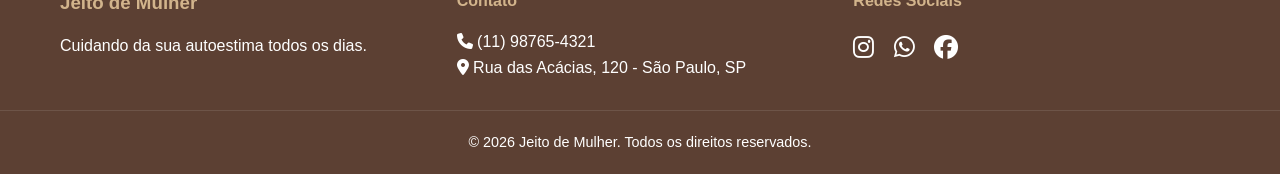
==== commit 20190a19: ".2" ====
--- a/index.html
+++ b/index.html
@@ -44,7 +44,7 @@
     <!-- Serviços -->
     <section id="services" class="section">
         <div class="container">
-            <h2 class="section-title">Nossos Serviços</h2>
+            <h2 class="section-title"> Prévia dos nossos serviços</h2>
             <div class="services-grid">
                 <div class="service-card">
                     <i class="fa-solid fa-scissors fa-2x" style="color: var(--marrom); margin-bottom: 1rem;"></i>
--- a/style.css
+++ b/style.css
@@ -608,4 +608,65 @@
 @media (max-width: 900px) { .contact-layout { grid-template-columns: 1fr; } }
 @media (prefers-reduced-motion: reduce) {
     .contact-banner::before, .contact-banner::after, .btn-whats { animation: none; }
+}
+
+/* =========================================================
+   NOVO — Sobre: hero com imagem de fundo
+   ========================================================= */
+.about-hero {
+    margin-top: 90px;
+    min-height: 70vh;
+    display: flex;
+    align-items: center;
+    text-align: center;
+    color: var(--branco);
+    background-color: var(--marrom); /* cor de segurança se a imagem não carregar */
+    background-image:
+        linear-gradient(rgba(92,64,51,.78), rgba(60,40,30,.82)),
+        url('https://images.unsplash.com/photo-1560066984-138dadb4c035?w=1600');
+    background-size: cover;
+    background-position: center;
+    background-attachment: fixed; /* efeito parallax ao rolar */
+}
+.about-hero h1 { font-size: 3.4rem; margin-bottom: 1.2rem; }
+.about-hero .divider {
+    width: 70px; height: 3px; margin: 0 auto 1.6rem;
+    background: var(--nude); border-radius: 3px;
+}
+.about-hero p { max-width: 780px; margin: 0 auto; font-size: 1.15rem; line-height: 1.8; opacity: .95; }
+.about-hero strong { color: var(--nude); }
+
+@media (max-width: 768px) {
+    .about-hero { margin-top: 140px; min-height: 60vh; background-attachment: scroll; }
+    .about-hero h1 { font-size: 2.4rem; }
+}
+
+/* =========================================================
+   NOVO — Imagem nos cards de serviço
+   ========================================================= */
+.treat-card { overflow: hidden; }
+.treat-img {
+    position: relative;
+    height: 180px;
+    margin: -1.6rem -1.6rem 1.8rem;
+    background: linear-gradient(135deg, var(--marrom), var(--marrom-claro)); /* fallback */
+}
+.treat-img img {
+    width: 100%; height: 100%; object-fit: cover;
+    transition: transform .6s ease;
+}
+.treat-card:hover .treat-img img { transform: scale(1.1); }
+.treat-img::after {
+    content: ""; position: absolute; inset: 0;
+    background: linear-gradient(to top, rgba(60,40,30,.35), transparent 55%);
+    pointer-events: none;
+}
+.treat-img .treat-tag {
+    position: absolute; top: 12px; right: 12px; z-index: 1;
+    background: rgba(255,255,255,.92);
+}
+.treat-img .treat-icon {
+    position: absolute; left: 1.2rem; bottom: -22px; z-index: 2;
+    background: var(--branco);
+    box-shadow: 0 4px 12px rgba(0,0,0,.15);
 }
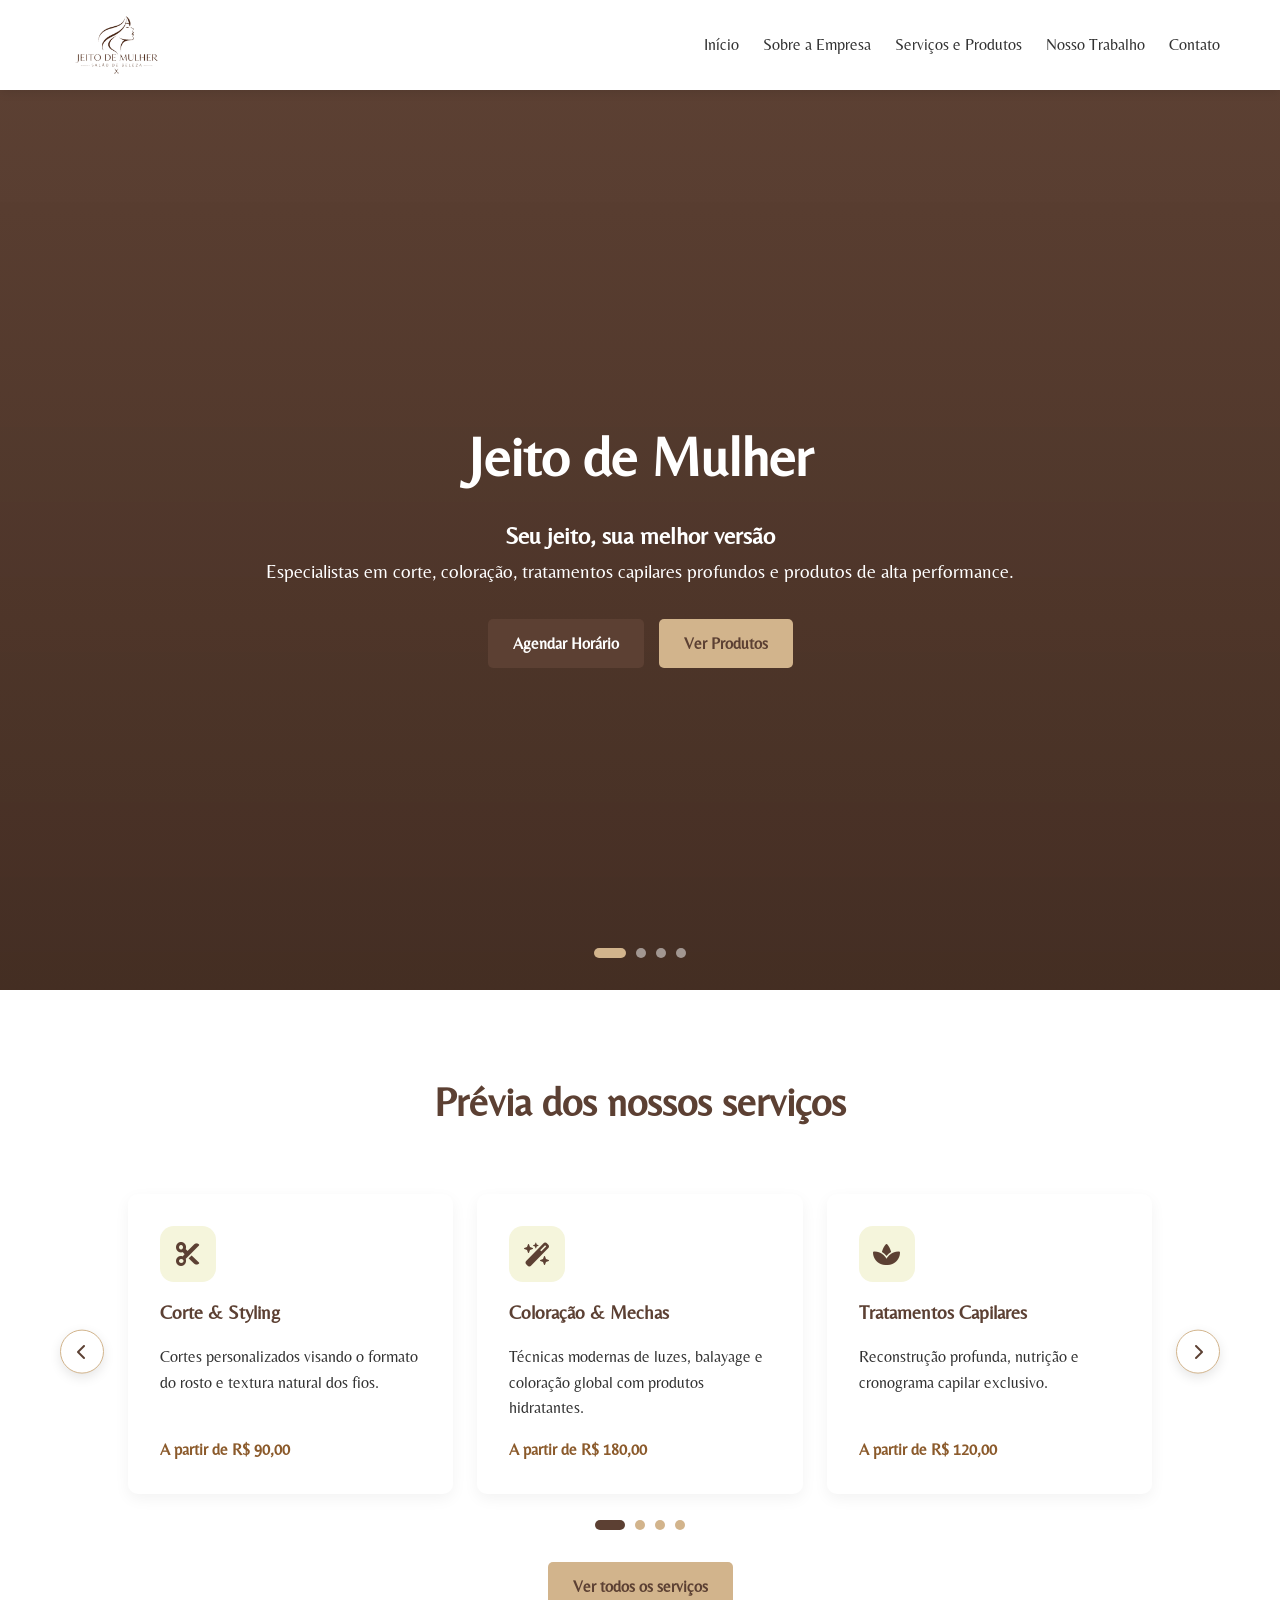
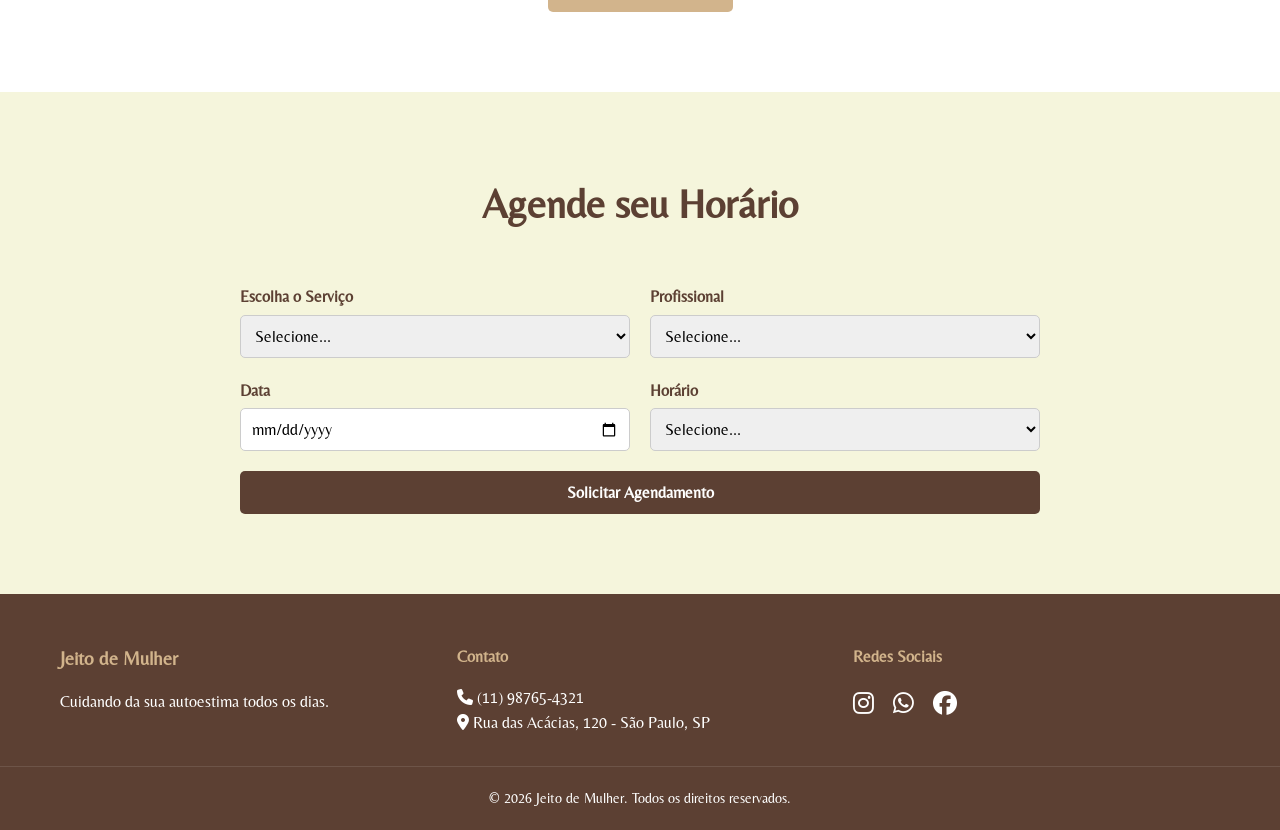
==== commit e3f635c0: "design 3" ====
--- a/index.html
+++ b/index.html
@@ -4,8 +4,10 @@
     <meta charset="UTF-8">
     <meta name="viewport" content="width=device-width, initial-scale=1.0">
     <title>Início - Jeito de Mulher</title>
-        <link rel="icon" href="icon.png" type="image/png">
-
+    <link rel="icon" href="icon.png" type="image/png">
+    <link rel="preconnect" href="https://fonts.googleapis.com">
+    <link rel="preconnect" href="https://fonts.gstatic.com" crossorigin>
+    <link href="https://fonts.googleapis.com/css2?family=Belleza&display=swap" rel="stylesheet">
     <link rel="stylesheet" href="style.css">
     <link rel="stylesheet" href="https://cdnjs.cloudflare.com/ajax/libs/font-awesome/6.4.0/css/all.min.css">
 </head>
@@ -15,7 +17,6 @@
         <div class="container nav-container">
             <a href="index.html" class="logo">
                 <img src="logo.jpg" alt="Logo Jeito de Mulher" class="logo-img">
-                
             </a>
             <nav class="nav-menu">
                 <a href="index.html">Início</a>
@@ -29,6 +30,14 @@
 
     <!-- Seção Hero -->
     <section id="home" class="hero">
+        <!-- Imagens de fundo que trocam automaticamente -->
+        <div class="hero-slides" aria-hidden="true">
+            <div class="hero-slide active" style="background-image: url('https://images.unsplash.com/photo-1560066984-138dadb4c035?w=1600');"></div>
+            <div class="hero-slide" style="background-image: url('https://images.unsplash.com/photo-1562322140-8baeececf3df?w=1600');"></div>
+            <div class="hero-slide" style="background-image: url('https://images.unsplash.com/photo-1523264114838-feca761983c4?w=1600');"></div>
+            <div class="hero-slide" style="background-image: url('https://images.unsplash.com/photo-1519699047748-de8e457a634e?w=1600');"></div>
+        </div>
+
         <div class="container hero-content">
             <h1>Jeito de Mulher</h1>
             <h2>Seu jeito, sua melhor versão</h2>
@@ -39,37 +48,122 @@
                 <a href="produtos.html" class="btn-secondary">Ver Produtos</a>
             </div>
         </div>
+
+        <div class="hero-dots" aria-label="Escolher imagem"></div>
     </section>
 
-    <!-- Serviços -->
+    <!-- ===== INÍCIO: Slider de serviços ===== -->
     <section id="services" class="section">
         <div class="container">
-            <h2 class="section-title"> Prévia dos nossos serviços</h2>
-            <div class="services-grid">
-                <div class="service-card">
-                    <i class="fa-solid fa-scissors fa-2x" style="color: var(--marrom); margin-bottom: 1rem;"></i>
-                    <h3>Corte & Styling</h3>
-                    <p>Cortes personalizados visando o formato do rosto e textura natural dos fios.</p>
-                    <span class="price">A partir de R$ 90,00</span>
-                </div>
-                <div class="service-card">
-                    <i class="fa-solid fa-wand-magic-sparkles fa-2x" style="color: var(--marrom); margin-bottom: 1rem;"></i>
-                    <h3>Coloração & Mechas</h3>
-                    <p>Técnicas modernas de luzes, balayage e coloração global com produtos hidratantes.</p>
-                    <span class="price">A partir de R$ 180,00</span>
-                </div>
-                <div class="service-card">
-                    <i class="fa-solid fa-spa fa-2x" style="color: var(--marrom); margin-bottom: 1rem;"></i>
-                    <h3>Tratamentos Capilares</h3>
-                    <p>Reconstrução profunda, nutrição e cronograma capilar exclusivo.</p>
-                    <span class="price">A partir de R$ 120,00</span>
-                </div>
+            <h2 class="section-title">Prévia dos nossos serviços</h2>
+
+            <div class="slider" id="services-slider" aria-roledescription="carrossel" aria-label="Prévia dos serviços">
+                <button class="slider-btn prev" type="button" aria-label="Serviço anterior"><i class="fa-solid fa-chevron-left"></i></button>
+                <div class="slider-viewport">
+                    <div class="slider-track">
+                    <div class="slide">
+                        <div class="service-card">
+                            <div class="slide-icon"><i class="fa-solid fa-scissors"></i></div>
+                            <h3>Corte & Styling</h3>
+                            <p>Cortes personalizados visando o formato do rosto e textura natural dos fios.</p>
+                            <span class="price">A partir de R$ 90,00</span>
+                        </div>
+                    </div>
+                    <div class="slide">
+                        <div class="service-card">
+                            <div class="slide-icon"><i class="fa-solid fa-wand-magic-sparkles"></i></div>
+                            <h3>Coloração & Mechas</h3>
+                            <p>Técnicas modernas de luzes, balayage e coloração global com produtos hidratantes.</p>
+                            <span class="price">A partir de R$ 180,00</span>
+                        </div>
+                    </div>
+                    <div class="slide">
+                        <div class="service-card">
+                            <div class="slide-icon"><i class="fa-solid fa-spa"></i></div>
+                            <h3>Tratamentos Capilares</h3>
+                            <p>Reconstrução profunda, nutrição e cronograma capilar exclusivo.</p>
+                            <span class="price">A partir de R$ 120,00</span>
+                        </div>
+                    </div>
+                    <div class="slide">
+                        <div class="service-card">
+                            <div class="slide-icon"><i class="fa-solid fa-ring"></i></div>
+                            <h3>Penteados & Noivas</h3>
+                            <p>Penteados para o seu grande dia, com teste prévio e atendimento exclusivo.</p>
+                            <span class="price">A partir de R$ 250,00</span>
+                        </div>
+                    </div>
+                    <div class="slide">
+                        <div class="service-card">
+                            <div class="slide-icon"><i class="fa-solid fa-wind"></i></div>
+                            <h3>Escova Modelada</h3>
+                            <p>Finalização com brilho e movimento para qualquer ocasião.</p>
+                            <span class="price">A partir de R$ 60,00</span>
+                        </div>
+                    </div>
+                    <div class="slide">
+                        <div class="service-card">
+                            <div class="slide-icon"><i class="fa-solid fa-droplet"></i></div>
+                            <h3>Cauterização</h3>
+                            <p>Selagem dos fios com redução de frizz e brilho prolongado.</p>
+                            <span class="price">A partir de R$ 150,00</span>
+                        </div>
+                    </div>
+                    </div>
+                </div>
+                <button class="slider-btn next" type="button" aria-label="Próximo serviço"><i class="fa-solid fa-chevron-right"></i></button>
+                <div class="slider-dots"></div>
+            </div>
+
+            <div class="slider-cta">
+                <a href="produtos.html#servicos" class="btn-secondary">Ver todos os serviços</a>
             </div>
         </div>
     </section>
-
-    <!-- Agendamento exclui -->
-    
+    <!-- ===== FIM: Slider de serviços ===== -->
+
+    <!-- Agendamento -->
+    <section id="booking" class="section bg-light">
+        <div class="container">
+            <h2 class="section-title">Agende seu Horário</h2>
+            <form action="contato.html" class="form-grid">
+                <div class="form-group">
+                    <label for="service-select">Escolha o Serviço</label>
+                    <select id="service-select" required>
+                        <option value="">Selecione...</option>
+                        <option value="Corte">Corte & Styling - R$ 90,00</option>
+                        <option value="Coloracao">Coloração & Mechas - R$ 180,00</option>
+                        <option value="Tratamento">Tratamento Capilar - R$ 120,00</option>
+                    </select>
+                </div>
+                <div class="form-group">
+                    <label for="professional-select">Profissional</label>
+                    <select id="professional-select" required>
+                        <option value="">Selecione...</option>
+                        <option value="Juliana">Juliana Lopes (Master Stylist)</option>
+                        <option value="Marcos">Marcos Vinicius (Colorista)</option>
+                    </select>
+                </div>
+                <div class="form-group">
+                    <label for="booking-date">Data</label>
+                    <input type="date" id="booking-date" required>
+                </div>
+                <div class="form-group">
+                    <label for="booking-time">Horário</label>
+                    <select id="booking-time" required>
+                        <option value="">Selecione...</option>
+                        <option value="09:00">09:00</option>
+                        <option value="11:30">11:30</option>
+                        <option value="14:30">14:30</option>
+                        <option value="16:30">16:30</option>
+                    </select>
+                </div>
+                <div class="form-full">
+                    <button type="submit" class="btn-primary full-width">Solicitar Agendamento</button>
+                </div>
+            </form>
+        </div>
+    </section>
 
     <!-- Rodapé -->
     <footer class="footer">
@@ -96,5 +190,100 @@
             <p>&copy; 2026 Jeito de Mulher. Todos os direitos reservados.</p>
         </div>
     </footer>
+
+    <!-- Script do slider -->
+    <script>
+        (function () {
+            const slider   = document.getElementById('services-slider');
+            const track    = slider.querySelector('.slider-track');
+            const slides   = slider.querySelectorAll('.slide');
+            const dotsBox  = slider.querySelector('.slider-dots');
+            const viewport = slider.querySelector('.slider-viewport');
+            const reduce   = window.matchMedia('(prefers-reduced-motion: reduce)').matches;
+            let index = 0, perView = 3, maxIndex = 0, timer = null;
+
+            function calc() {
+                perView = window.innerWidth >= 992 ? 3 : window.innerWidth >= 640 ? 2 : 1;
+                maxIndex = Math.max(0, slides.length - perView);
+                slider.style.setProperty('--per-view', perView);
+                index = Math.min(index, maxIndex);
+                buildDots();
+                go(index);
+            }
+            function buildDots() {
+                dotsBox.innerHTML = '';
+                for (let i = 0; i <= maxIndex; i++) {
+                    const b = document.createElement('button');
+                    b.type = 'button';
+                    b.setAttribute('aria-label', 'Ir para o slide ' + (i + 1));
+                    b.addEventListener('click', () => { go(i); restart(); });
+                    dotsBox.appendChild(b);
+                }
+            }
+            function go(i) {
+                index = i;
+                track.style.transform = 'translateX(' + (-index * 100 / perView) + '%)';
+                dotsBox.querySelectorAll('button').forEach((d, n) => d.classList.toggle('active', n === index));
+            }
+            const next = () => go(index >= maxIndex ? 0 : index + 1);
+            const prev = () => go(index <= 0 ? maxIndex : index - 1);
+
+            function start() { if (!reduce) timer = setInterval(next, 4000); }
+            function stop()  { clearInterval(timer); }
+            function restart() { stop(); start(); }
+
+            slider.querySelector('.next').addEventListener('click', () => { next(); restart(); });
+            slider.querySelector('.prev').addEventListener('click', () => { prev(); restart(); });
+            slider.addEventListener('mouseenter', stop);
+            slider.addEventListener('mouseleave', start);
+            slider.addEventListener('focusin', stop);
+            slider.addEventListener('focusout', start);
+
+            // Arrastar com o dedo no celular
+            let startX = 0;
+            viewport.addEventListener('touchstart', e => { startX = e.touches[0].clientX; stop(); }, { passive: true });
+            viewport.addEventListener('touchend', e => {
+                const dx = e.changedTouches[0].clientX - startX;
+                if (Math.abs(dx) > 50) { dx < 0 ? next() : prev(); }
+                start();
+            });
+
+            window.addEventListener('resize', calc);
+            calc();
+            start();
+        })();
+    </script>
+    <!-- Script do hero -->
+    <script>
+        (function () {
+            const slides = document.querySelectorAll('.hero-slide');
+            const dotsBox = document.querySelector('.hero-dots');
+            const reduce = window.matchMedia('(prefers-reduced-motion: reduce)').matches;
+            let current = 0, timer = null;
+
+            slides.forEach((_, i) => {
+                const b = document.createElement('button');
+                b.type = 'button';
+                b.setAttribute('aria-label', 'Mostrar imagem ' + (i + 1));
+                b.addEventListener('click', () => { show(i); restart(); });
+                dotsBox.appendChild(b);
+            });
+            const dots = dotsBox.querySelectorAll('button');
+
+            function show(i) {
+                slides[current].classList.remove('active');
+                dots[current].classList.remove('active');
+                current = i;
+                slides[current].classList.add('active');
+                dots[current].classList.add('active');
+            }
+            const next = () => show((current + 1) % slides.length);
+            function start() { if (!reduce) timer = setInterval(next, 6000); }
+            function restart() { clearInterval(timer); start(); }
+
+            dots[0].classList.add('active');
+            start();
+        })();
+    </script>
 </body>
 </html>
--- a/style.css
+++ b/style.css
@@ -669,4 +669,116 @@
     position: absolute; left: 1.2rem; bottom: -22px; z-index: 2;
     background: var(--branco);
     box-shadow: 0 4px 12px rgba(0,0,0,.15);
-}+}
+
+/* =========================================================
+   NOVO — Slider de serviços (index)
+   ========================================================= */
+.slider { position: relative; padding: 0 56px; }
+.slider-viewport { overflow: hidden; padding: 12px 0 22px; touch-action: pan-y; }
+.slider-track {
+    display: flex;
+    transition: transform .6s cubic-bezier(.65,.05,.25,1);
+    will-change: transform;
+}
+.slide { flex: 0 0 calc(100% / var(--per-view, 3)); padding: 0 12px; display: flex; }
+.slide .service-card { width: 100%; display: flex; flex-direction: column; }
+.slide .service-card p { flex-grow: 1; }
+.slide .service-card .slide-icon {
+    width: 56px; height: 56px; display: grid; place-items: center;
+    border-radius: 14px; background: var(--nude-claro);
+    color: var(--marrom); font-size: 1.5rem; margin-bottom: 1rem;
+    transition: background .3s, color .3s, transform .4s;
+}
+.slide .service-card:hover .slide-icon { background: var(--marrom); color: var(--branco); transform: rotate(-8deg) scale(1.08); }
+
+.slider-btn {
+    position: absolute; top: 50%; transform: translateY(-60%);
+    width: 44px; height: 44px; border-radius: 50%;
+    border: 1px solid var(--nude); background: var(--branco);
+    color: var(--marrom); font-size: 1rem; cursor: pointer;
+    box-shadow: 0 4px 12px rgba(0,0,0,.1);
+    transition: background .3s, color .3s;
+}
+.slider-btn:hover { background: var(--marrom); color: var(--branco); }
+.slider-btn:focus-visible, .slider-dots button:focus-visible { outline: 3px solid var(--nude); outline-offset: 2px; }
+.slider-btn.prev { left: 0; }
+.slider-btn.next { right: 0; }
+
+.slider-dots { display: flex; justify-content: center; gap: 10px; margin-top: 4px; }
+.slider-dots button {
+    width: 10px; height: 10px; border-radius: 50px; border: none; padding: 0;
+    background: var(--nude); cursor: pointer;
+    transition: width .35s, background .35s;
+}
+.slider-dots button.active { width: 30px; background: var(--marrom); }
+.slider-cta { text-align: center; margin-top: 2rem; }
+
+@media (max-width: 640px) { .slider { padding: 0 40px; } .slide { padding: 0 6px; } }
+@media (prefers-reduced-motion: reduce) { .slider-track { transition: none; } }
+
+/* =========================================================
+   NOVO — Hero com troca automática de imagens (index)
+   ========================================================= */
+.hero {
+    position: relative;
+    overflow: hidden;
+    background: var(--marrom); /* cor de segurança; as imagens vêm dos slides */
+}
+.hero::before {                /* película marrom por cima das fotos */
+    content: "";
+    position: absolute; inset: 0; z-index: 1;
+    background: linear-gradient(rgba(92,64,51,.7), rgba(60,40,30,.75));
+}
+.hero-slides { position: absolute; inset: 0; z-index: 0; }
+.hero-slide {
+    position: absolute; inset: 0;
+    background-size: cover; background-position: center;
+    opacity: 0;
+    transform: scale(1);
+    transition: opacity 1.6s ease-in-out;
+}
+.hero-slide.active {
+    opacity: 1;
+    animation: kenburns 8s ease-out forwards;   /* zoom lento */
+}
+@keyframes kenburns { from { transform: scale(1); } to { transform: scale(1.12); } }
+
+.hero-content { position: relative; z-index: 2; }
+.hero-content h1, .hero-content h2, .hero-content p, .hero-buttons {
+    animation: heroUp .9s ease both;
+}
+.hero-content h2 { animation-delay: .15s; }
+.hero-content p  { animation-delay: .3s; }
+.hero-buttons    { animation-delay: .45s; }
+@keyframes heroUp { from { opacity: 0; transform: translateY(24px); } to { opacity: 1; transform: none; } }
+
+.hero-dots {
+    position: absolute; left: 0; right: 0; bottom: 32px; z-index: 2;
+    display: flex; justify-content: center; gap: 10px;
+}
+.hero-dots button {
+    width: 10px; height: 10px; border-radius: 50px; border: none; padding: 0;
+    background: rgba(255,255,255,.5); cursor: pointer;
+    transition: width .4s, background .4s;
+}
+.hero-dots button.active { width: 32px; background: var(--nude); }
+.hero-dots button:focus-visible { outline: 3px solid var(--nude); outline-offset: 2px; }
+
+@media (prefers-reduced-motion: reduce) {
+    .hero-slide.active { animation: none; }
+    .hero-slide { transition: none; }
+    .hero-content h1, .hero-content h2, .hero-content p, .hero-buttons { animation: none; }
+}
+
+/* =========================================================
+   NOVO — Portfólio: cards com imagem dentro do slider
+   ========================================================= */
+.work-card { overflow: hidden; padding: 0 !important; }
+.work-img { height: 250px; overflow: hidden; background: linear-gradient(135deg, var(--marrom), var(--marrom-claro)); }
+.work-img img { width: 100%; height: 100%; object-fit: cover; transition: transform .6s ease; }
+.work-card:hover .work-img img { transform: scale(1.08); }
+.work-body { padding: 1.6rem 1.8rem 1.8rem; display: flex; flex-direction: column; flex-grow: 1; }
+.work-body h3 { margin-bottom: .8rem; }
+.work-body .quote { font-style: italic; color: #555; flex-grow: 1; }
+.work-body .stars { color: #d4a24c; margin-top: 1rem; font-size: .9rem; letter-spacing: 2px; }
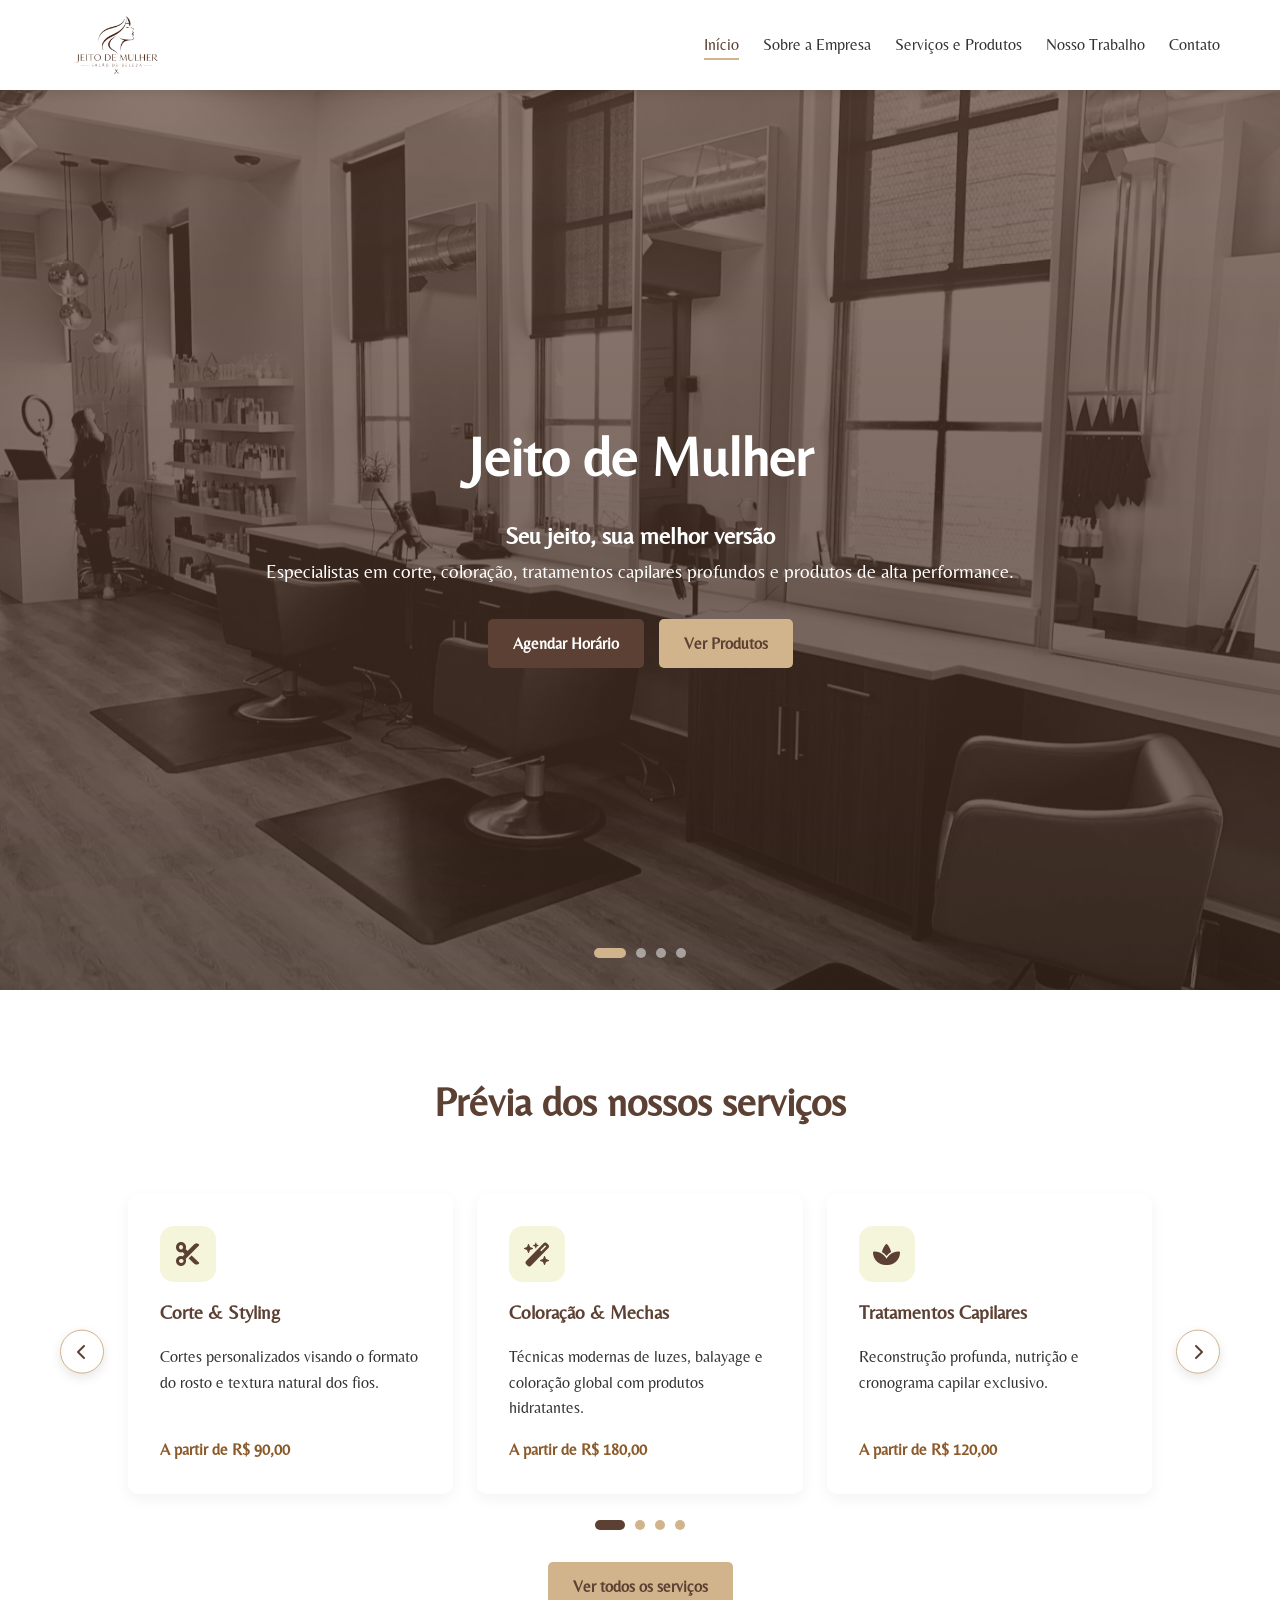
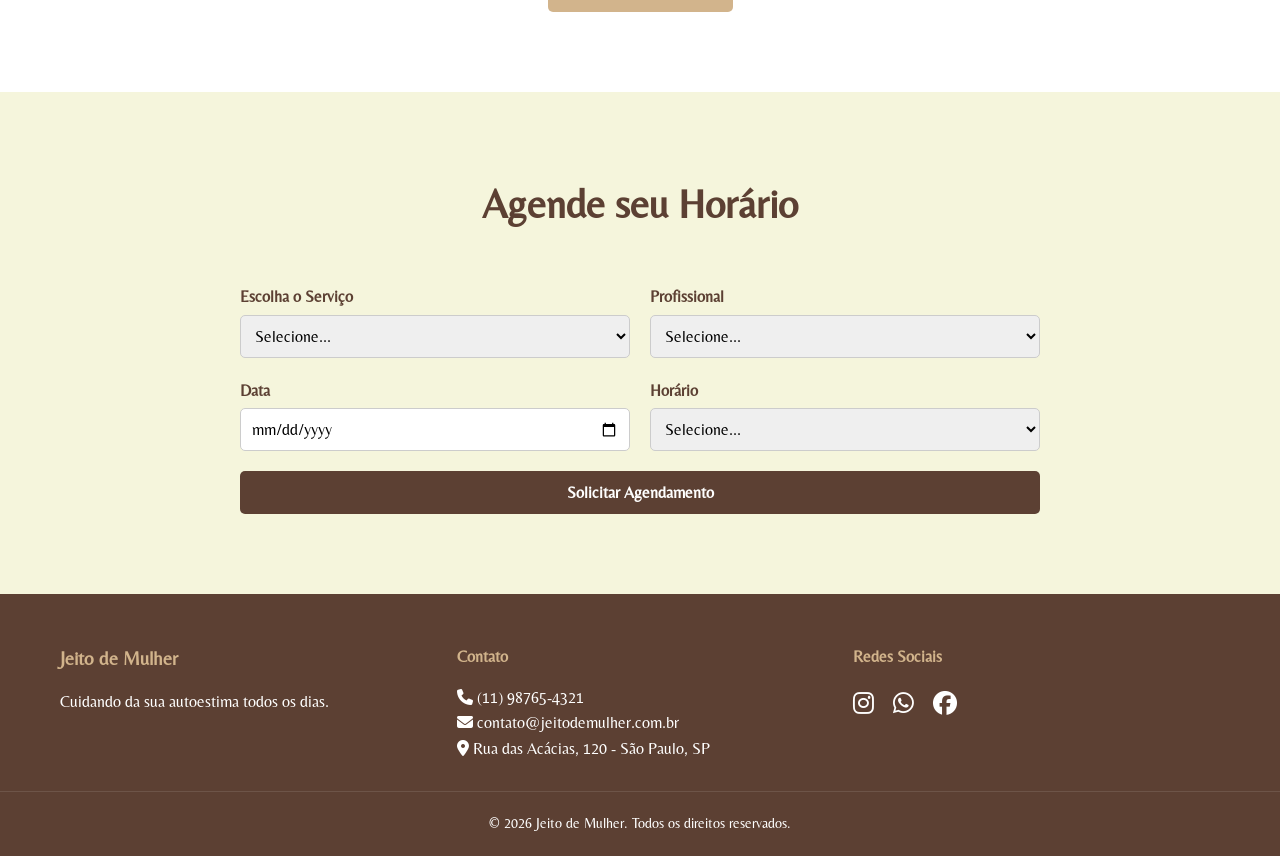
==== commit eddc118e: "java script" ====
--- a/index.html
+++ b/index.html
@@ -4,11 +4,11 @@
     <meta charset="UTF-8">
     <meta name="viewport" content="width=device-width, initial-scale=1.0">
     <title>Início - Jeito de Mulher</title>
-    <link rel="icon" href="icon.png" type="image/png">
+    <link rel="icon" href="img/icon.png" type="image/png">
     <link rel="preconnect" href="https://fonts.googleapis.com">
     <link rel="preconnect" href="https://fonts.gstatic.com" crossorigin>
     <link href="https://fonts.googleapis.com/css2?family=Belleza&display=swap" rel="stylesheet">
-    <link rel="stylesheet" href="style.css">
+    <link rel="stylesheet" href="css/style.css">
     <link rel="stylesheet" href="https://cdnjs.cloudflare.com/ajax/libs/font-awesome/6.4.0/css/all.min.css">
 </head>
 <body>
@@ -16,10 +16,10 @@
     <header class="header">
         <div class="container nav-container">
             <a href="index.html" class="logo">
-                <img src="logo.jpg" alt="Logo Jeito de Mulher" class="logo-img">
+                <img src="img/logo.jpg" alt="Logo Jeito de Mulher" class="logo-img">
             </a>
             <nav class="nav-menu">
-                <a href="index.html">Início</a>
+                <a href="index.html" class="active">Início</a>
                 <a href="sobre.html">Sobre a Empresa</a>
                 <a href="produtos.html">Serviços e Produtos</a>
                 <a href="portfolio.html">Nosso Trabalho</a>
@@ -32,10 +32,10 @@
     <section id="home" class="hero">
         <!-- Imagens de fundo que trocam automaticamente -->
         <div class="hero-slides" aria-hidden="true">
-            <div class="hero-slide active" style="background-image: url('https://images.unsplash.com/photo-1560066984-138dadb4c035?w=1600');"></div>
-            <div class="hero-slide" style="background-image: url('https://images.unsplash.com/photo-1562322140-8baeececf3df?w=1600');"></div>
-            <div class="hero-slide" style="background-image: url('https://images.unsplash.com/photo-1523264114838-feca761983c4?w=1600');"></div>
-            <div class="hero-slide" style="background-image: url('https://images.unsplash.com/photo-1519699047748-de8e457a634e?w=1600');"></div>
+            <div class="hero-slide hero-img-1 active"></div>
+            <div class="hero-slide hero-img-2"></div>
+            <div class="hero-slide hero-img-3"></div>
+            <div class="hero-slide hero-img-4"></div>
         </div>
 
         <div class="container hero-content">
@@ -175,6 +175,7 @@
             <div>
                 <h4>Contato</h4>
                 <p><i class="fa-solid fa-phone"></i> (11) 98765-4321</p>
+                <p><i class="fa-solid fa-envelope"></i> contato@jeitodemulher.com.br</p>
                 <p><i class="fa-solid fa-location-dot"></i> Rua das Acácias, 120 - São Paulo, SP</p>
             </div>
             <div>
@@ -190,100 +191,7 @@
             <p>&copy; 2026 Jeito de Mulher. Todos os direitos reservados.</p>
         </div>
     </footer>
-
-    <!-- Script do slider -->
-    <script>
-        (function () {
-            const slider   = document.getElementById('services-slider');
-            const track    = slider.querySelector('.slider-track');
-            const slides   = slider.querySelectorAll('.slide');
-            const dotsBox  = slider.querySelector('.slider-dots');
-            const viewport = slider.querySelector('.slider-viewport');
-            const reduce   = window.matchMedia('(prefers-reduced-motion: reduce)').matches;
-            let index = 0, perView = 3, maxIndex = 0, timer = null;
-
-            function calc() {
-                perView = window.innerWidth >= 992 ? 3 : window.innerWidth >= 640 ? 2 : 1;
-                maxIndex = Math.max(0, slides.length - perView);
-                slider.style.setProperty('--per-view', perView);
-                index = Math.min(index, maxIndex);
-                buildDots();
-                go(index);
-            }
-            function buildDots() {
-                dotsBox.innerHTML = '';
-                for (let i = 0; i <= maxIndex; i++) {
-                    const b = document.createElement('button');
-                    b.type = 'button';
-                    b.setAttribute('aria-label', 'Ir para o slide ' + (i + 1));
-                    b.addEventListener('click', () => { go(i); restart(); });
-                    dotsBox.appendChild(b);
-                }
-            }
-            function go(i) {
-                index = i;
-                track.style.transform = 'translateX(' + (-index * 100 / perView) + '%)';
-                dotsBox.querySelectorAll('button').forEach((d, n) => d.classList.toggle('active', n === index));
-            }
-            const next = () => go(index >= maxIndex ? 0 : index + 1);
-            const prev = () => go(index <= 0 ? maxIndex : index - 1);
-
-            function start() { if (!reduce) timer = setInterval(next, 4000); }
-            function stop()  { clearInterval(timer); }
-            function restart() { stop(); start(); }
-
-            slider.querySelector('.next').addEventListener('click', () => { next(); restart(); });
-            slider.querySelector('.prev').addEventListener('click', () => { prev(); restart(); });
-            slider.addEventListener('mouseenter', stop);
-            slider.addEventListener('mouseleave', start);
-            slider.addEventListener('focusin', stop);
-            slider.addEventListener('focusout', start);
-
-            // Arrastar com o dedo no celular
-            let startX = 0;
-            viewport.addEventListener('touchstart', e => { startX = e.touches[0].clientX; stop(); }, { passive: true });
-            viewport.addEventListener('touchend', e => {
-                const dx = e.changedTouches[0].clientX - startX;
-                if (Math.abs(dx) > 50) { dx < 0 ? next() : prev(); }
-                start();
-            });
-
-            window.addEventListener('resize', calc);
-            calc();
-            start();
-        })();
-    </script>
-    <!-- Script do hero -->
-    <script>
-        (function () {
-            const slides = document.querySelectorAll('.hero-slide');
-            const dotsBox = document.querySelector('.hero-dots');
-            const reduce = window.matchMedia('(prefers-reduced-motion: reduce)').matches;
-            let current = 0, timer = null;
-
-            slides.forEach((_, i) => {
-                const b = document.createElement('button');
-                b.type = 'button';
-                b.setAttribute('aria-label', 'Mostrar imagem ' + (i + 1));
-                b.addEventListener('click', () => { show(i); restart(); });
-                dotsBox.appendChild(b);
-            });
-            const dots = dotsBox.querySelectorAll('button');
-
-            function show(i) {
-                slides[current].classList.remove('active');
-                dots[current].classList.remove('active');
-                current = i;
-                slides[current].classList.add('active');
-                dots[current].classList.add('active');
-            }
-            const next = () => show((current + 1) % slides.length);
-            function start() { if (!reduce) timer = setInterval(next, 6000); }
-            function restart() { clearInterval(timer); start(); }
-
-            dots[0].classList.add('active');
-            start();
-        })();
-    </script>
+    <script src="js/img-fallback.js"></script>
+    <script src="js/home.js"></script>
 </body>
-</html>+</html>
--- a/css/style.css
+++ b/css/style.css
@@ -0,0 +1,842 @@
+/* Variáveis de Cores */
+:root {
+    --marrom: #5c4033;
+    --marrom-claro: #8b5a2b;
+    --nude: #d2b48c;
+    --nude-claro: #f5f5dc;
+    --texto: #333333;
+    --branco: #ffffff;
+}
+
+/* Reset Básico */
+* {
+    margin: 0;
+    padding: 0;
+    box-sizing: border-box;
+    font-family: 'Belleza', Tahoma, Geneva, Verdana, sans-serif;
+}
+
+html { scroll-behavior: smooth; }
+
+body {
+    color: var(--texto);
+    background-color: var(--branco);
+    line-height: 1.6;
+}
+
+.container {
+    max-width: 1200px;
+    margin: 0 auto;
+    padding: 0 20px;
+}
+
+.header {
+    background-color: var(--branco);
+    box-shadow: 0 2px 10px rgba(0,0,0,0.1);
+    position: fixed;
+    top: 0;
+    width: 100%;
+    z-index: 1000;
+    height: 90px;
+    display: flex;
+    align-items: center;
+}
+.nav-container {
+    display: flex;
+    justify-content: space-between;
+    align-items: center;
+    width: 100%;
+}
+
+.logo {
+    display: flex;
+    align-items: center;
+    gap: 20px;
+    font-size: 1.5rem;
+    font-weight: bold;
+    color: var(--marrom);
+    text-decoration: none;
+}
+
+.logo-img {
+    height: 75px;
+    width: auto;
+    object-fit: contain;
+}
+
+.nav-menu a {
+    text-decoration: none;
+    color: var(--texto);
+    margin-left: 20px;
+    font-weight: 500;
+    transition: color 0.3s;
+}
+
+.nav-menu a:hover {
+    color: var(--marrom-claro);
+}
+
+.hero {
+    background: var(--marrom);
+    height: 100vh;
+    display: flex;
+    align-items: center;
+    text-align: center;
+    color: var(--branco);
+    margin-top: 90px;
+}
+
+.hero h1 {
+    font-size: 3.5rem;
+    margin-bottom: 1rem;
+}
+
+.hero p {
+    font-size: 1.2rem;
+    margin-bottom: 2rem;
+}
+
+.hero-buttons {
+    display: flex;
+    gap: 15px;
+    justify-content: center;
+}
+
+/* Botões */
+.btn-primary, .btn-secondary {
+    padding: 12px 25px;
+    border: none;
+    border-radius: 5px;
+    cursor: pointer;
+    font-size: 1rem;
+    font-weight: bold;
+    text-decoration: none;
+    transition: background 0.3s;
+    display: inline-block;
+    text-align: center;
+}
+
+.btn-primary {
+    background-color: var(--marrom);
+    color: var(--branco);
+}
+
+.btn-primary:hover {
+    background-color: var(--marrom-claro);
+}
+
+.btn-secondary {
+    background-color: var(--nude);
+    color: var(--marrom);
+}
+
+.btn-secondary:hover {
+    background-color: #c1a37a;
+}
+
+.full-width {
+    width: 100%;
+}
+
+/* Seções Gerais */
+.section {
+    padding: 80px 0;
+}
+
+.bg-light {
+    background-color: var(--nude-claro);
+}
+
+.section-title {
+    text-align: center;
+    font-size: 2.5rem;
+    color: var(--marrom);
+    margin-bottom: 3rem;
+}
+
+/* Grid de Cards (Serviços e Produtos) */
+.services-grid {
+    display: grid;
+    grid-template-columns: repeat(auto-fit, minmax(300px, 1fr));
+    gap: 30px;
+}
+
+.service-card {
+    background: var(--branco);
+    padding: 2rem;
+    border-radius: 10px;
+    box-shadow: 0 5px 15px rgba(0,0,0,0.05);
+    transition: transform 0.3s;
+}
+
+.service-card:hover {
+    transform: translateY(-5px);
+}
+
+.service-card h3 {
+    color: var(--marrom);
+    margin-bottom: 1rem;
+}
+
+.price {
+    display: block;
+    font-weight: bold;
+    color: var(--marrom-claro);
+    margin-top: 1rem;
+}
+
+/* Formulários */
+.form-grid {
+    display: grid;
+    grid-template-columns: 1fr 1fr;
+    gap: 20px;
+    max-width: 800px;
+    margin: 0 auto;
+}
+
+.form-group {
+    display: flex;
+    flex-direction: column;
+}
+
+.form-full {
+    grid-column: 1 / -1;
+}
+
+.form-group label {
+    margin-bottom: 5px;
+    font-weight: bold;
+    color: var(--marrom);
+}
+
+.form-group input, .form-group select {
+    padding: 10px;
+    border: 1px solid #ccc;
+    border-radius: 5px;
+    font-size: 1rem;
+}
+
+/* Rodapé */
+.footer {
+    background-color: var(--marrom);
+    color: var(--branco);
+    padding: 50px 0 20px;
+}
+
+.footer-content {
+    display: grid;
+    grid-template-columns: repeat(auto-fit, minmax(250px, 1fr));
+    gap: 30px;
+    margin-bottom: 30px;
+}
+
+.footer h3, .footer h4 {
+    margin-bottom: 15px;
+    color: var(--nude);
+}
+
+.social-icons a {
+    color: var(--branco);
+    font-size: 1.5rem;
+    margin-right: 15px;
+    transition: color 0.3s;
+}
+
+.social-icons a:hover {
+    color: var(--nude);
+}
+
+.footer-bottom {
+    text-align: center;
+    padding-top: 20px;
+    border-top: 1px solid rgba(255,255,255,0.1);
+    font-size: 0.9rem;
+}
+
+/* =========================================================
+   NOVO — Banner de página (Sobre / Produtos)
+   ========================================================= */
+.page-banner {
+    margin-top: 90px;
+    padding: 70px 0 60px;
+    text-align: center;
+    color: var(--branco);
+    background: linear-gradient(135deg, var(--marrom) 0%, var(--marrom-claro) 100%);
+}
+.page-banner h1 { font-size: 2.8rem; margin-bottom: .5rem; }
+.page-banner p  { max-width: 620px; margin: 0 auto; opacity: .9; }
+
+.anchor-links {
+    display: flex;
+    justify-content: center;
+    gap: 12px;
+    margin-top: 28px;
+    flex-wrap: wrap;
+}
+.anchor-links a {
+    color: var(--branco);
+    text-decoration: none;
+    padding: 8px 20px;
+    border: 1px solid rgba(255,255,255,.55);
+    border-radius: 50px;
+    transition: background .3s, color .3s;
+}
+.anchor-links a:hover { background: var(--branco); color: var(--marrom); }
+
+/* =========================================================
+   NOVO — Sobre: animação dos tópicos (Missão, Visão, Valores)
+   ========================================================= */
+.about-intro {
+    text-align: center;
+    max-width: 800px;
+    margin: 0 auto 3.5rem;
+}
+
+.topic-card {
+    position: relative;
+    text-align: center;
+    background: var(--branco);
+    padding: 2.5rem 2rem;
+    border-radius: 14px;
+    box-shadow: 0 5px 20px rgba(92,64,51,.08);
+    overflow: hidden;
+    transition: transform .4s ease, box-shadow .4s ease;
+}
+.topic-card::after {            /* linha que cresce no hover */
+    content: "";
+    position: absolute;
+    left: 0; bottom: 0;
+    height: 4px; width: 0;
+    background: linear-gradient(90deg, var(--nude), var(--marrom-claro));
+    transition: width .5s ease;
+}
+.topic-card:hover { transform: translateY(-10px); box-shadow: 0 18px 35px rgba(92,64,51,.18); }
+.topic-card:hover::after { width: 100%; }
+
+.topic-icon {
+    width: 84px; height: 84px;
+    margin: 0 auto 1.4rem;
+    display: grid; place-items: center;
+    border-radius: 50%;
+    background: var(--nude-claro);
+    color: var(--marrom);
+    font-size: 2rem;
+    transition: background .4s, color .4s, transform .6s;
+}
+.topic-card:hover .topic-icon {
+    background: var(--marrom);
+    color: var(--branco);
+    transform: rotate(360deg) scale(1.08);
+}
+.topic-card h3 { color: var(--marrom); margin-bottom: .8rem; font-size: 1.5rem; }
+
+/* Entrada ao rolar a página (com atraso escalonado) */
+.reveal {
+    opacity: 0;
+    transform: translateY(40px);
+    transition: opacity .8s ease, transform .8s ease;
+    transition-delay: var(--delay, 0s);
+}
+.reveal.visible { opacity: 1; transform: none; }
+/* o hover precisa vencer a transição de entrada depois que o card aparece */
+.topic-card.reveal.visible { transition: transform .4s ease, box-shadow .4s ease, opacity .8s ease; transition-delay: 0s; }
+
+/* =========================================================
+   NOVO — Produtos: filtros e cards de serviço
+   ========================================================= */
+.filter-bar {
+    display: flex;
+    justify-content: center;
+    flex-wrap: wrap;
+    gap: 10px;
+    margin-bottom: 2.5rem;
+}
+.filter-btn {
+    padding: 10px 24px;
+    border: 1px solid var(--nude);
+    border-radius: 50px;
+    background: var(--branco);
+    color: var(--marrom);
+    font-size: 1rem;
+    cursor: pointer;
+    transition: all .3s;
+}
+.filter-btn:hover { background: var(--nude-claro); }
+.filter-btn.active { background: var(--marrom); border-color: var(--marrom); color: var(--branco); }
+.filter-btn:focus-visible, .btn-primary:focus-visible, .btn-secondary:focus-visible {
+    outline: 3px solid var(--nude);
+    outline-offset: 2px;
+}
+
+.treat-grid {
+    display: grid;
+    grid-template-columns: repeat(auto-fill, minmax(260px, 1fr));
+    gap: 24px;
+}
+.treat-card {
+    display: flex;
+    flex-direction: column;
+    background: var(--branco);
+    border-radius: 14px;
+    padding: 1.6rem;
+    border-top: 4px solid var(--nude);
+    box-shadow: 0 4px 16px rgba(0,0,0,.06);
+    transition: transform .3s, box-shadow .3s;
+    animation: cardIn .45s ease both;
+}
+.treat-card:hover { transform: translateY(-6px); box-shadow: 0 14px 28px rgba(92,64,51,.15); }
+.treat-card[data-cat="cortes"]   { border-top-color: var(--nude); }
+.treat-card[data-cat="luzes"]    { border-top-color: #e0c27a; }
+.treat-card[data-cat="coloracao"]{ border-top-color: var(--marrom-claro); }
+.treat-card.is-hidden { display: none; }
+
+@keyframes cardIn { from { opacity: 0; transform: translateY(16px); } to { opacity: 1; transform: none; } }
+
+.treat-top { display: flex; align-items: center; justify-content: space-between; margin-bottom: 1rem; }
+.treat-icon {
+    width: 48px; height: 48px;
+    display: grid; place-items: center;
+    border-radius: 12px;
+    background: var(--nude-claro);
+    color: var(--marrom);
+    font-size: 1.25rem;
+}
+.treat-tag {
+    font-size: .8rem;
+    padding: 3px 12px;
+    border-radius: 50px;
+    background: var(--nude-claro);
+    color: var(--marrom-claro);
+}
+.treat-card h3 { color: var(--marrom); margin-bottom: .5rem; font-size: 1.25rem; }
+.treat-card p  { font-size: .95rem; color: #666; flex-grow: 1; }
+.treat-meta {
+    display: flex; justify-content: space-between; align-items: center;
+    margin: 1.2rem 0 1rem; padding-top: 1rem;
+    border-top: 1px dashed var(--nude);
+    color: #777; font-size: .9rem;
+}
+.treat-meta .price { margin: 0; font-size: 1.15rem; }
+
+/* Subtítulo de seção */
+.section-sub { text-align: center; color: #666; margin: -2rem auto 2.5rem; max-width: 600px; }
+
+/* Cards de produtos */
+.product-card {
+    background: var(--branco);
+    border-radius: 14px;
+    overflow: hidden;
+    box-shadow: 0 4px 16px rgba(0,0,0,.06);
+    display: flex; flex-direction: column;
+    transition: transform .3s, box-shadow .3s;
+}
+.product-card:hover { transform: translateY(-6px); box-shadow: 0 14px 28px rgba(92,64,51,.15); }
+.product-img { height: 210px; overflow: hidden; }
+.product-img img { width: 100%; height: 100%; object-fit: cover; transition: transform .5s; }
+.product-card:hover .product-img img { transform: scale(1.07); }
+.product-body { padding: 1.4rem; display: flex; flex-direction: column; flex-grow: 1; text-align: center; }
+.product-body h3 { color: var(--marrom); font-size: 1.1rem; margin-bottom: .5rem; }
+.product-body p  { font-size: .9rem; color: #666; flex-grow: 1; }
+.product-body .price { font-size: 1.2rem; margin: 1rem 0; }
+
+/* Acessibilidade: respeita quem prefere menos movimento */
+@media (prefers-reduced-motion: reduce) {
+    .reveal { opacity: 1; transform: none; transition: none; }
+    .treat-card { animation: none; }
+    .topic-card:hover .topic-icon { transform: none; }
+    html { scroll-behavior: auto; }
+}
+
+/* Responsivo */
+@media (max-width: 768px) {
+    .header { height: auto; padding: 8px 0; }
+    .nav-container { flex-direction: column; gap: 6px; }
+    .nav-menu { display: flex; flex-wrap: wrap; justify-content: center; }
+    .nav-menu a { margin: 0 8px; font-size: .9rem; }
+    .page-banner { margin-top: 140px; }
+    .form-grid { grid-template-columns: 1fr; }
+}
+
+/* =========================================================
+   NOVO — Contato
+   ========================================================= */
+.contact-banner { overflow: hidden; position: relative; }
+.contact-banner::before, .contact-banner::after {
+    content: ""; position: absolute; border-radius: 50%;
+    background: rgba(255,255,255,.08);
+    animation: floaty 9s ease-in-out infinite;
+}
+.contact-banner::before { width: 260px; height: 260px; left: -60px; top: -80px; }
+.contact-banner::after  { width: 180px; height: 180px; right: 8%; bottom: -70px; animation-delay: -4s; }
+.contact-banner .container { position: relative; z-index: 1; }
+@keyframes floaty { 0%,100% { transform: translateY(0); } 50% { transform: translateY(22px); } }
+
+/* Galeria de serviços */
+.service-tiles {
+    display: grid;
+    grid-template-columns: repeat(auto-fit, minmax(240px, 1fr));
+    gap: 22px;
+}
+.tile {
+    position: relative;
+    height: 320px;
+    border-radius: 16px;
+    overflow: hidden;
+    cursor: pointer;
+    background: linear-gradient(135deg, var(--marrom), var(--marrom-claro));
+    border: none; padding: 0; text-align: left; color: var(--branco);
+}
+.tile img {
+    position: absolute; inset: 0;
+    width: 100%; height: 100%; object-fit: cover;
+    transition: transform .7s ease;
+}
+.tile::after {
+    content: ""; position: absolute; inset: 0;
+    background: linear-gradient(to top, rgba(60,40,30,.9) 0%, rgba(60,40,30,.15) 60%);
+    transition: background .4s;
+}
+.tile:hover img { transform: scale(1.12); }
+.tile-info {
+    position: absolute; left: 0; right: 0; bottom: 0; z-index: 1;
+    padding: 1.4rem;
+    transform: translateY(34px);
+    transition: transform .4s ease;
+}
+.tile:hover .tile-info, .tile:focus-visible .tile-info { transform: none; }
+.tile-info i { font-size: 1.4rem; color: var(--nude); margin-bottom: .4rem; display: block; }
+.tile-info h3 { font-size: 1.3rem; margin-bottom: .2rem; }
+.tile-info p  { font-size: .9rem; opacity: 0; transition: opacity .4s .1s; }
+.tile:hover .tile-info p, .tile:focus-visible .tile-info p { opacity: .95; }
+.tile:focus-visible { outline: 3px solid var(--nude); outline-offset: 3px; }
+
+/* Contato: info + formulário */
+.contact-layout {
+    display: grid;
+    grid-template-columns: 1fr 1.3fr;
+    gap: 40px;
+    align-items: start;
+}
+.info-list { display: grid; gap: 16px; }
+.info-item {
+    display: flex; align-items: center; gap: 16px;
+    background: var(--branco);
+    padding: 1.1rem 1.3rem;
+    border-radius: 14px;
+    text-decoration: none; color: var(--texto);
+    box-shadow: 0 4px 14px rgba(0,0,0,.05);
+    transition: transform .3s, box-shadow .3s;
+}
+.info-item:hover { transform: translateX(8px); box-shadow: 0 10px 24px rgba(92,64,51,.15); }
+.info-icon {
+    width: 50px; height: 50px; flex-shrink: 0;
+    display: grid; place-items: center;
+    border-radius: 50%;
+    background: var(--nude-claro); color: var(--marrom);
+    font-size: 1.2rem;
+    transition: background .3s, color .3s;
+}
+.info-item:hover .info-icon { background: var(--marrom); color: var(--branco); }
+.info-item small { display: block; color: #888; }
+.info-item strong { color: var(--marrom); }
+
+.btn-whats {
+    display: flex; align-items: center; justify-content: center; gap: 10px;
+    margin-top: 18px; padding: 14px;
+    background: #25d366; color: var(--branco);
+    border-radius: 50px; text-decoration: none; font-weight: bold;
+    animation: pulse 2.2s infinite;
+}
+.btn-whats:hover { background: #1ebd5a; }
+@keyframes pulse {
+    0%   { box-shadow: 0 0 0 0 rgba(37,211,102,.5); }
+    70%  { box-shadow: 0 0 0 16px rgba(37,211,102,0); }
+    100% { box-shadow: 0 0 0 0 rgba(37,211,102,0); }
+}
+
+.contact-form {
+    position: relative;
+    background: var(--branco);
+    padding: 2.2rem;
+    border-radius: 18px;
+    box-shadow: 0 12px 34px rgba(92,64,51,.12);
+}
+.contact-form h3 { color: var(--marrom); margin-bottom: 1.4rem; font-size: 1.5rem; }
+.field { position: relative; margin-bottom: 1.3rem; }
+.field input, .field select, .field textarea {
+    width: 100%;
+    padding: 1.3rem 1rem .5rem;
+    border: 1px solid #ddd; border-radius: 10px;
+    background: var(--branco);
+    font-size: 1rem; color: var(--texto);
+    transition: border-color .3s, box-shadow .3s;
+}
+.field textarea { resize: vertical; min-height: 120px; }
+.field label {
+    position: absolute; left: 1rem; top: 1rem;
+    color: #999; pointer-events: none;
+    transition: all .25s ease;
+}
+.field input:focus, .field select:focus, .field textarea:focus {
+    outline: none; border-color: var(--marrom-claro);
+    box-shadow: 0 0 0 4px rgba(139,90,43,.15);
+}
+.field input:focus + label, .field input:not(:placeholder-shown) + label,
+.field textarea:focus + label, .field textarea:not(:placeholder-shown) + label,
+.field select + label {
+    top: .35rem; font-size: .72rem; color: var(--marrom-claro);
+}
+.field select { padding-top: 1.4rem; }
+
+.form-success {
+    position: absolute; inset: 0;
+    display: flex; flex-direction: column; align-items: center; justify-content: center;
+    gap: 12px; text-align: center; padding: 2rem;
+    background: var(--branco); border-radius: 18px;
+    opacity: 0; visibility: hidden; transform: scale(.95);
+    transition: all .5s ease;
+}
+.form-success.show { opacity: 1; visibility: visible; transform: none; }
+.form-success .check {
+    width: 80px; height: 80px; display: grid; place-items: center;
+    border-radius: 50%; background: var(--marrom); color: var(--branco); font-size: 2rem;
+}
+.form-success.show .check { animation: pop .6s ease; }
+@keyframes pop { 0% { transform: scale(0); } 70% { transform: scale(1.2); } 100% { transform: scale(1); } }
+.form-success h3 { margin: 0; }
+
+@media (max-width: 900px) { .contact-layout { grid-template-columns: 1fr; } }
+@media (prefers-reduced-motion: reduce) {
+    .contact-banner::before, .contact-banner::after, .btn-whats { animation: none; }
+}
+
+/* =========================================================
+   NOVO — Sobre: hero com imagem de fundo
+   ========================================================= */
+.about-hero {
+    margin-top: 90px;
+    min-height: 70vh;
+    display: flex;
+    align-items: center;
+    text-align: center;
+    color: var(--branco);
+    background-color: var(--marrom); /* cor de segurança se a imagem não carregar */
+    background-image:
+        linear-gradient(rgba(92,64,51,.78), rgba(60,40,30,.82)),
+        url('../img/salao-interior.jpg'),
+        url('https://images.unsplash.com/photo-1560066984-138dadb4c035?w=1600');
+    background-size: cover;
+    background-position: center;
+    background-attachment: fixed; /* efeito parallax ao rolar */
+}
+.about-hero h1 { font-size: 3.4rem; margin-bottom: 1.2rem; }
+.about-hero .divider {
+    width: 70px; height: 3px; margin: 0 auto 1.6rem;
+    background: var(--nude); border-radius: 3px;
+}
+.about-hero p { max-width: 780px; margin: 0 auto; font-size: 1.15rem; line-height: 1.8; opacity: .95; }
+.about-hero strong { color: var(--nude); }
+
+@media (max-width: 768px) {
+    .about-hero { margin-top: 140px; min-height: 60vh; background-attachment: scroll; }
+    .about-hero h1 { font-size: 2.4rem; }
+}
+
+/* =========================================================
+   NOVO — Imagem nos cards de serviço
+   ========================================================= */
+.treat-card { overflow: hidden; }
+.treat-img {
+    position: relative;
+    height: 180px;
+    margin: -1.6rem -1.6rem 1.8rem;
+    background: linear-gradient(135deg, var(--marrom), var(--marrom-claro)); /* fallback */
+}
+.treat-img img {
+    width: 100%; height: 100%; object-fit: cover;
+    transition: transform .6s ease;
+}
+.treat-card:hover .treat-img img { transform: scale(1.1); }
+.treat-img::after {
+    content: ""; position: absolute; inset: 0;
+    background: linear-gradient(to top, rgba(60,40,30,.35), transparent 55%);
+    pointer-events: none;
+}
+.treat-img .treat-tag {
+    position: absolute; top: 12px; right: 12px; z-index: 1;
+    background: rgba(255,255,255,.92);
+}
+.treat-img .treat-icon {
+    position: absolute; left: 1.2rem; bottom: -22px; z-index: 2;
+    background: var(--branco);
+    box-shadow: 0 4px 12px rgba(0,0,0,.15);
+}
+
+/* =========================================================
+   NOVO — Slider de serviços (index)
+   ========================================================= */
+.slider { position: relative; padding: 0 56px; }
+.slider-viewport { overflow: hidden; padding: 12px 0 22px; touch-action: pan-y; }
+.slider-track {
+    display: flex;
+    transition: transform .6s cubic-bezier(.65,.05,.25,1);
+    will-change: transform;
+}
+.slide { flex: 0 0 calc(100% / var(--per-view, 3)); padding: 0 12px; display: flex; }
+.slide .service-card { width: 100%; display: flex; flex-direction: column; }
+.slide .service-card p { flex-grow: 1; }
+.slide .service-card .slide-icon {
+    width: 56px; height: 56px; display: grid; place-items: center;
+    border-radius: 14px; background: var(--nude-claro);
+    color: var(--marrom); font-size: 1.5rem; margin-bottom: 1rem;
+    transition: background .3s, color .3s, transform .4s;
+}
+.slide .service-card:hover .slide-icon { background: var(--marrom); color: var(--branco); transform: rotate(-8deg) scale(1.08); }
+
+.slider-btn {
+    position: absolute; top: 50%; transform: translateY(-60%);
+    width: 44px; height: 44px; border-radius: 50%;
+    border: 1px solid var(--nude); background: var(--branco);
+    color: var(--marrom); font-size: 1rem; cursor: pointer;
+    box-shadow: 0 4px 12px rgba(0,0,0,.1);
+    transition: background .3s, color .3s;
+}
+.slider-btn:hover { background: var(--marrom); color: var(--branco); }
+.slider-btn:focus-visible, .slider-dots button:focus-visible { outline: 3px solid var(--nude); outline-offset: 2px; }
+.slider-btn.prev { left: 0; }
+.slider-btn.next { right: 0; }
+
+.slider-dots { display: flex; justify-content: center; gap: 10px; margin-top: 4px; }
+.slider-dots button {
+    width: 10px; height: 10px; border-radius: 50px; border: none; padding: 0;
+    background: var(--nude); cursor: pointer;
+    transition: width .35s, background .35s;
+}
+.slider-dots button.active { width: 30px; background: var(--marrom); }
+.slider-cta { text-align: center; margin-top: 2rem; }
+
+@media (max-width: 640px) { .slider { padding: 0 40px; } .slide { padding: 0 6px; } }
+@media (prefers-reduced-motion: reduce) { .slider-track { transition: none; } }
+
+/* =========================================================
+   NOVO — Hero com troca automática de imagens (index)
+   ========================================================= */
+.hero {
+    position: relative;
+    overflow: hidden;
+    background: var(--marrom); /* cor de segurança; as imagens vêm dos slides */
+}
+.hero::before {                /* película marrom por cima das fotos */
+    content: "";
+    position: absolute; inset: 0; z-index: 1;
+    background: linear-gradient(rgba(92,64,51,.7), rgba(60,40,30,.75));
+}
+.hero-slides { position: absolute; inset: 0; z-index: 0; }
+.hero-slide {
+    position: absolute; inset: 0;
+    background-size: cover; background-position: center;
+    opacity: 0;
+    transform: scale(1);
+    transition: opacity 1.6s ease-in-out;
+}
+.hero-slide.active {
+    opacity: 1;
+    animation: kenburns 8s ease-out forwards;   /* zoom lento */
+}
+@keyframes kenburns { from { transform: scale(1); } to { transform: scale(1.12); } }
+
+.hero-content { position: relative; z-index: 2; }
+.hero-content h1, .hero-content h2, .hero-content p, .hero-buttons {
+    animation: heroUp .9s ease both;
+}
+.hero-content h2 { animation-delay: .15s; }
+.hero-content p  { animation-delay: .3s; }
+.hero-buttons    { animation-delay: .45s; }
+@keyframes heroUp { from { opacity: 0; transform: translateY(24px); } to { opacity: 1; transform: none; } }
+
+.hero-dots {
+    position: absolute; left: 0; right: 0; bottom: 32px; z-index: 2;
+    display: flex; justify-content: center; gap: 10px;
+}
+.hero-dots button {
+    width: 10px; height: 10px; border-radius: 50px; border: none; padding: 0;
+    background: rgba(255,255,255,.5); cursor: pointer;
+    transition: width .4s, background .4s;
+}
+.hero-dots button.active { width: 32px; background: var(--nude); }
+.hero-dots button:focus-visible { outline: 3px solid var(--nude); outline-offset: 2px; }
+
+@media (prefers-reduced-motion: reduce) {
+    .hero-slide.active { animation: none; }
+    .hero-slide { transition: none; }
+    .hero-content h1, .hero-content h2, .hero-content p, .hero-buttons { animation: none; }
+}
+
+/* =========================================================
+   NOVO — Portfólio: cards com imagem dentro do slider
+   ========================================================= */
+.work-card { overflow: hidden; padding: 0 !important; }
+.work-img { height: 250px; overflow: hidden; background: linear-gradient(135deg, var(--marrom), var(--marrom-claro)); }
+.work-img img { width: 100%; height: 100%; object-fit: cover; transition: transform .6s ease; }
+.work-card:hover .work-img img { transform: scale(1.08); }
+.work-body { padding: 1.6rem 1.8rem 1.8rem; display: flex; flex-direction: column; flex-grow: 1; }
+.work-body h3 { margin-bottom: .8rem; }
+.work-body .quote { font-style: italic; color: #555; flex-grow: 1; }
+.work-body .stars { color: #d4a24c; margin-top: 1rem; font-size: .9rem; letter-spacing: 2px; }
+
+/* =========================================================
+   Utilitários (substituem estilos que estavam dentro do HTML)
+   ========================================================= */
+.page-top { margin-top: 90px; }
+.title-left { text-align: left; margin-bottom: 1.5rem; }
+.delay-1 { --delay: .1s; }
+.delay-2 { --delay: .2s; }
+.delay-3 { --delay: .3s; }
+.delay-4 { --delay: .4s; }
+
+/* Imagens de fundo do topo da página inicial (local + endereço alternativo) */
+.hero-img-1 { background-image: url('../img/salao-interior.jpg'), url('https://images.unsplash.com/photo-1560066984-138dadb4c035?w=1600'); }
+.hero-img-2 { background-image: url('../img/corte-escova.jpg'), url('https://images.unsplash.com/photo-1562322140-8baeececf3df?w=1600'); }
+.hero-img-3 { background-image: url('../img/penteado-noiva.jpg'), url('https://images.unsplash.com/photo-1523264114838-feca761983c4?w=1600'); }
+.hero-img-4 { background-image: url('../img/reconstrucao-capilar.jpg'), url('https://images.unsplash.com/photo-1519699047748-de8e457a634e?w=1600'); }
+
+/* Link da página atual no menu */
+.nav-menu a.active { color: var(--marrom); border-bottom: 2px solid var(--nude); padding-bottom: 4px; }
+
+/* =========================================================
+   Sobre: Área de Atuação
+   ========================================================= */
+.area-grid {
+    display: grid;
+    grid-template-columns: repeat(auto-fit, minmax(300px, 1fr));
+    gap: 22px;
+}
+.area-item {
+    display: flex; align-items: flex-start; gap: 18px;
+    padding: 1.5rem;
+    background: var(--nude-claro);
+    border-radius: 14px;
+    border-left: 4px solid var(--nude);
+    transition: transform .3s, border-color .3s, box-shadow .3s;
+}
+.area-item:hover { transform: translateX(8px); border-left-color: var(--marrom); box-shadow: 0 8px 20px rgba(92,64,51,.12); }
+.area-icon {
+    flex-shrink: 0;
+    width: 54px; height: 54px;
+    display: grid; place-items: center;
+    border-radius: 50%;
+    background: var(--marrom); color: var(--branco);
+    font-size: 1.2rem;
+}
+.area-item h3 { color: var(--marrom); margin-bottom: .3rem; }
+.area-item p { font-size: .95rem; color: #555; }
+
+/* Cards que combinam animação de entrada (.reveal) com efeito de hover */
+.info-item.reveal, .area-item.reveal {
+    transition: opacity .8s ease, transform .8s ease, box-shadow .3s, border-color .3s;
+    transition-delay: var(--delay, 0s);
+}
+.info-item.reveal.visible, .area-item.reveal.visible {
+    transition: opacity .8s ease, transform .3s ease, box-shadow .3s, border-color .3s;
+    transition-delay: 0s;
+}
